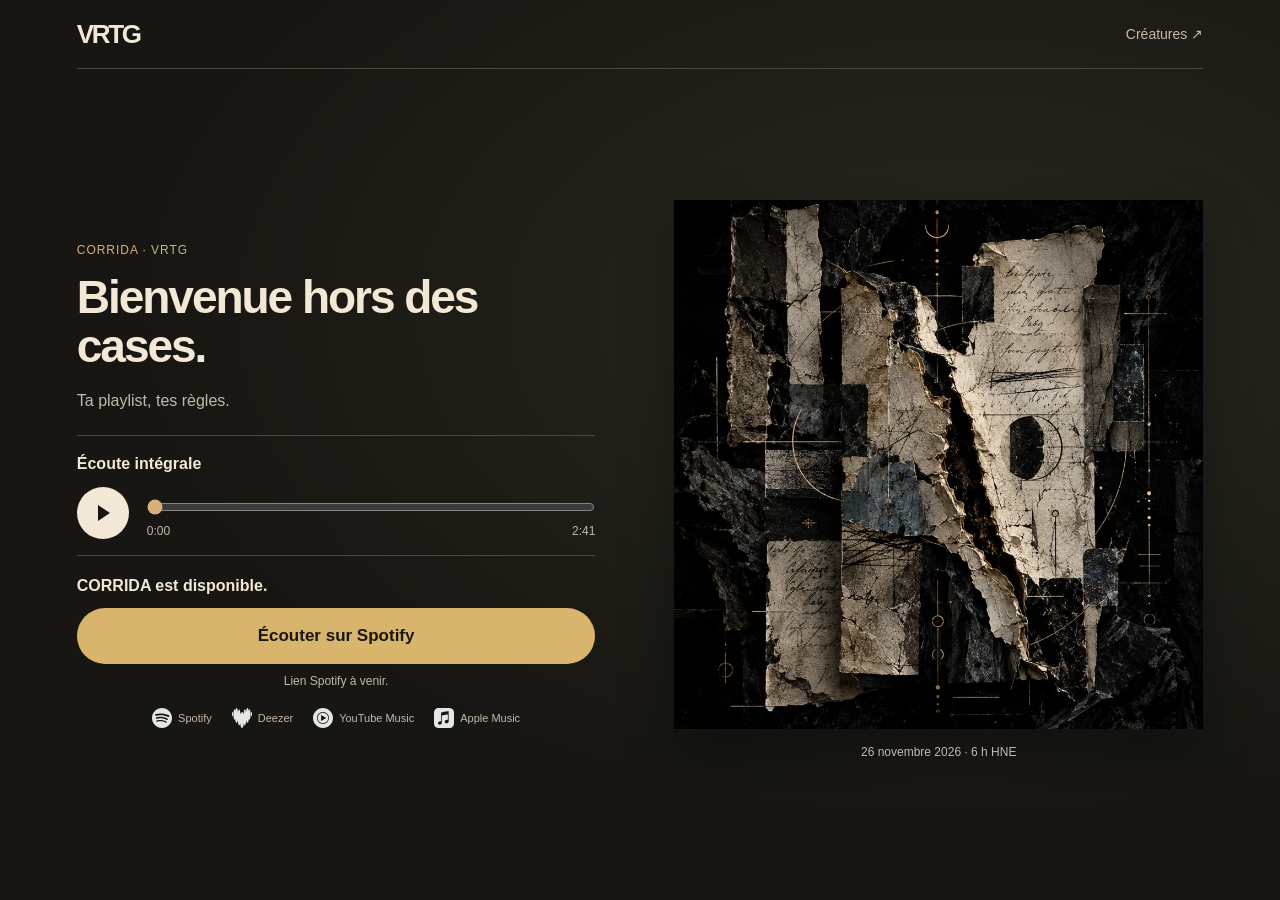
==== corrida/index.html @ 8333a155 "Raccourcir le texte d’introduction de CORRIDA" ====
<!doctype html>
<html lang="fr-CA">
<head>
  <meta charset="utf-8">
  <script>
    window.dataLayer = window.dataLayer || [];
    function gtag(){dataLayer.push(arguments);}
    gtag('js', new Date());
    window.dataLayer.push({'gtm.start': Date.now(), event: 'gtm.js'});
  </script>
  <script async src="https://www.googletagmanager.com/gtm.js?id=GTM-ML594L2H"></script>
  <meta name="viewport" content="width=device-width,initial-scale=1">
  <meta name="theme-color" content="#171612">
  <title>CORRIDA — Écoute en avant-première · VRTG</title>
  <meta name="description" content="Ta playlist, tes règles.">
  <link rel="canonical" href="https://www.vrtgmusic.ca/corrida">
  <meta property="og:type" content="music.song">
  <meta property="og:title" content="CORRIDA — VRTG">
  <meta property="og:description" content="Bienvenue hors des cases.">
  <meta property="og:url" content="https://www.vrtgmusic.ca/corrida">
  <meta property="og:image" content="https://www.vrtgmusic.ca/corrida/pochette-960.webp">
  <meta name="twitter:card" content="summary_large_image">
  <link rel="icon" href="/favicon.svg">
  <link rel="stylesheet" href="/corrida/page.css">
  <script type="module" src="/corrida/page.mjs"></script>
</head>
<body>
  <a class="skip" href="#main">Aller au contenu</a>
  <header><a class="brand" href="/" aria-label="VRTG, accueil">VRTG</a><a class="collection" href="/creatures">Créatures ↗</a></header>
  <main id="main" class="spread" aria-labelledby="title">
    <div class="intro">
      <p class="identity">CORRIDA · VRTG</p>
      <h1 id="title" class="campaign-title">Bienvenue hors des cases.</h1>
      <p class="hook campaign-copy">Ta playlist, tes règles.</p>
    </div>
    <div class="artwork"><figure><img src="/corrida/pochette-960.webp" srcset="/corrida/pochette-480.webp 480w, /corrida/pochette-960.webp 960w" sizes="(min-width: 800px) 42vw, 200px" width="960" height="960" fetchpriority="high" alt="Pochette de CORRIDA. Une déchirure traverse des bandes de manuscrit ancien sur fond noir, entre des cercles d’or."></figure>
      <p class="release-date"><time datetime="2026-11-26T06:00:00-05:00">26 novembre 2026 · 6 h HNE</time></p>
<div class="countdown" role="timer" aria-label="Temps avant la sortie de CORRIDA" hidden>
        <p>Sortie dans</p>
        <div class="countdown-values"><span><b data-days>00</b> jours</span><span><b data-hours>00</b> heures</span><span><b data-minutes>00</b> minutes</span></div>
      </div>
</div>
    <div class="actions">
      <section class="listening" aria-labelledby="listen-title">
        <h2 id="listen-title">Écoute CORRIDA en avant-première.</h2>
        <p id="audio-status" class="status" role="status"></p>
        <div class="player" hidden>
          <button class="play" type="button" aria-label="Écouter CORRIDA en intégralité" aria-describedby="audio-status"><span aria-hidden="true" class="play-icon"></span></button>
          <div class="timeline">
            <label class="sr-only" for="audio-progress">Position dans CORRIDA</label>
            <input id="audio-progress" type="range" min="0" max="100" step="0.1" value="0" disabled aria-valuetext="Durée en cours de chargement">
            <div class="times"><span id="elapsed">0:00</span><span id="duration">—:—</span></div>
          </div>
        </div>
        <div id="native-player"></div>
      </section>
      
      <div class="presave" id="presave">
        <p id="replay-invitation" class="invitation" role="status">Tu veux le retrouver dès le 26 novembre ?</p>
        <div id="action"><a class="cta" href="https://release.landr.com/059442004688" aria-describedby="presave-help">Pré-sauvegarder CORRIDA</a></div>
        <p id="presave-help" class="help">Gratuit · Choisis ta plateforme à l'étape suivante.</p>
        <ul id="platforms" class="platforms" aria-label="Plateformes musicales">
          <li data-platform="spotify"><img src="/corrida/logos/spotify.svg" alt="" width="24" height="24"><span>Spotify</span></li>
          <li data-platform="deezer"><img src="/corrida/logos/deezer.svg" alt="" width="24" height="24"><span>Deezer</span></li>
          <li data-platform="youtube-music"><img src="/corrida/logos/youtubemusic.svg" alt="" width="24" height="24"><span>YouTube Music</span></li>
          <li data-platform="apple-music"><img src="/corrida/logos/applemusic.svg" alt="" width="24" height="24"><span>Apple Music</span></li>
        </ul>
      </div>
    </div>
  </main>
</body>
</html>
---- corrida/page.css ----
:root {
  color-scheme: dark;
  --ink: #f3e8d5;
  --muted: #c5b8aa;
  --accent: #d8b46c;
  --line: #544338;
  --soft: #241e1a;
  --background: #171612;
}
* { box-sizing: border-box; }
[hidden] { display: none !important; }
body {
  margin: 0;
  min-height: 100svh;
  background: radial-gradient(ellipse at 75% 35%, #29271e, transparent 60%), var(--background);
  color: var(--ink);
  font: 16px/1.5 Arial, Helvetica, sans-serif;
  -webkit-font-smoothing: antialiased;
}
a { color: inherit; text-decoration: none; }
a:hover { text-decoration: underline; text-underline-offset: 5px; }
button, input { font: inherit; }
:focus-visible { outline: 3px solid var(--accent); outline-offset: 5px; }
header, main { width: min(88%, 1180px); margin-inline: auto; }
header { padding: 12px 0; border-bottom: 1px solid var(--line); }
.brand { display: inline-flex; align-items: center; min-height: 44px; font-size: 26px; font-weight: 900; letter-spacing: -.09em; }
.spread {
  display: grid;
  grid-template-columns: minmax(0, 1fr) minmax(0, 1.02fr);
  column-gap: 7%;
  padding-block: clamp(24px, 4vh, 42px);
  align-content: center;
  min-height: calc(100svh - 69px);
}
.intro { grid-column: 1; grid-row: 1; align-self: end; }
.identity { margin: 0 0 14px; color: #d8af7c; font-size: 12px; letter-spacing: .08em; text-transform: uppercase; }
.campaign-title { font-size: clamp(32px, min(3.6vw, 6.8vh), 50px); font-weight: 900; line-height: 1.06; letter-spacing: -.045em; margin: 0; }
.campaign-copy { font-size: 16px; line-height: 1.5; color: var(--muted); margin: 18px 0 22px; }
.artwork { grid-column: 2; grid-row: 1 / 3; align-self: center; margin: 0; width: 100%; max-width: 540px; }
.artwork img { display: block; width: 100%; height: auto; box-shadow: 0 22px 50px #0005; }
.actions { grid-column: 1; grid-row: 2; align-self: start; min-width: 0; }
.listening { padding: 16px 0; border-block: 1px solid var(--line); }
h2 { font-size: 16px; font-weight: 600; line-height: 1.45; margin: 0; }
.status { font-size: 13px; color: var(--muted); margin: 4px 0 0; }
.player { display: flex; align-items: center; gap: 18px; margin-top: 12px; }
.play { width: 52px; height: 52px; min-width: 52px; border: 0; border-radius: 50%; background: var(--ink); color: var(--background); display: grid; place-items: center; cursor: pointer; }
.play:hover { background: #fff6e8; }
.play-icon { width: 0; height: 0; border-style: solid; border-width: 8px 0 8px 12px; border-color: transparent transparent transparent currentColor; margin-left: 3px; }
.play.playing .play-icon { width: 14px; height: 17px; border: solid currentColor; border-width: 0 4px; margin: 0; }
.timeline { flex: 1; min-width: 0; }
input[type=range] { display: block; width: 100%; margin: 0; min-height: 36px; accent-color: #d8af7c; cursor: pointer; }
input:disabled { cursor: default; }
.times { display: flex; justify-content: space-between; font-size: 12px; line-height: 1; color: var(--muted); font-variant-numeric: tabular-nums; }
audio { width: 100%; margin-top: 16px; min-height: 54px; }
.presave { margin-top: 18px; }
.invitation { color: var(--ink); font-size: 16px; font-weight: 700; margin: 0 0 10px; }
.cta {
  width: 100%;
  display: flex;
  flex-direction: column;
  align-items: center;
  justify-content: center;
  min-height: 68px;
  padding: 12px 18px;
  border: 0;
  border-radius: 999px;
  background: var(--accent);
  color: #171612;
  font-size: 19px;
  font-weight: 800;
  text-align: center;
  line-height: 1.3;
  cursor: pointer;
}
.cta-subtitle { font-size: 14px; font-weight: 500; margin-top: 2px; }
a.cta:hover { background: #e8c681; text-decoration: none; }
.cta:disabled { cursor: default; }
.help { margin: 8px 0 0; color: var(--muted); font-size: 12px; text-align: center; }
.presave.highlight .cta { outline: 2px solid var(--ink); outline-offset: 4px; }
.platforms { list-style: none; padding: 0; margin: 18px 0 0; display: flex; justify-content: center; gap: 12px 20px; flex-wrap: wrap; }
.platforms li { display: flex; align-items: center; gap: 6px; color: var(--muted); font-size: 11px; white-space: nowrap; }
.platforms img { display: block; width: 20px; height: 20px; filter: invert(90%); }
.platform-status { color: var(--muted); text-align: center; font-size: 11px; margin: 8px 0 0; }
.skip { position: absolute; left: 1rem; top: -100px; background: var(--background); padding: 12px; z-index: 2; }
.skip:focus { top: 8px; }
.sr-only { position: absolute; width: 1px; height: 1px; padding: 0; margin: -1px; overflow: hidden; clip-path: inset(50%); white-space: nowrap; border: 0; }
@media(max-width: 799px) {
  header { padding: 10px 0; border: 0; }
  header, main { width: min(88%, 540px); }
  .spread { display: flex; flex-direction: column; min-height: 0; padding: 14px 0 36px; }
  .intro { align-self: stretch; }
  .campaign-title { font-size: clamp(30px, 8vw, 42px); }
  .artwork { width: clamp(140px, 43vw, 200px); align-self: center; margin-bottom: 24px; }
  .actions { width: 100%; }
  .platforms { gap: 12px 16px; }
}
@media(prefers-reduced-motion: no-preference) {
  a, button { transition: background .15s ease; }
}

header{display:flex;align-items:center;justify-content:space-between}
.collection{display:inline-flex;align-items:center;min-height:44px;font-size:14px;color:var(--muted)}
.artwork{max-width:min(540px,max(260px,calc(100svh - 225px)));justify-self:end}
.artwork figure{margin:0}
.release-date{text-align:center;color:var(--muted);font-size:12px;margin:14px 0 8px}
.countdown{text-align:center}
.countdown p{margin:0 0 5px;font-size:12px;color:var(--muted)}
.countdown-values{display:flex;justify-content:center;gap:18px;color:var(--muted);font-size:12px}
.countdown b{display:block;color:var(--accent);font-size:24px;font-weight:500;line-height:1.2;font-variant-numeric:tabular-nums}
.cta{font-size:17px;min-height:56px}
@media(max-width:799px){.artwork{width:clamp(180px,53vw,240px)}}
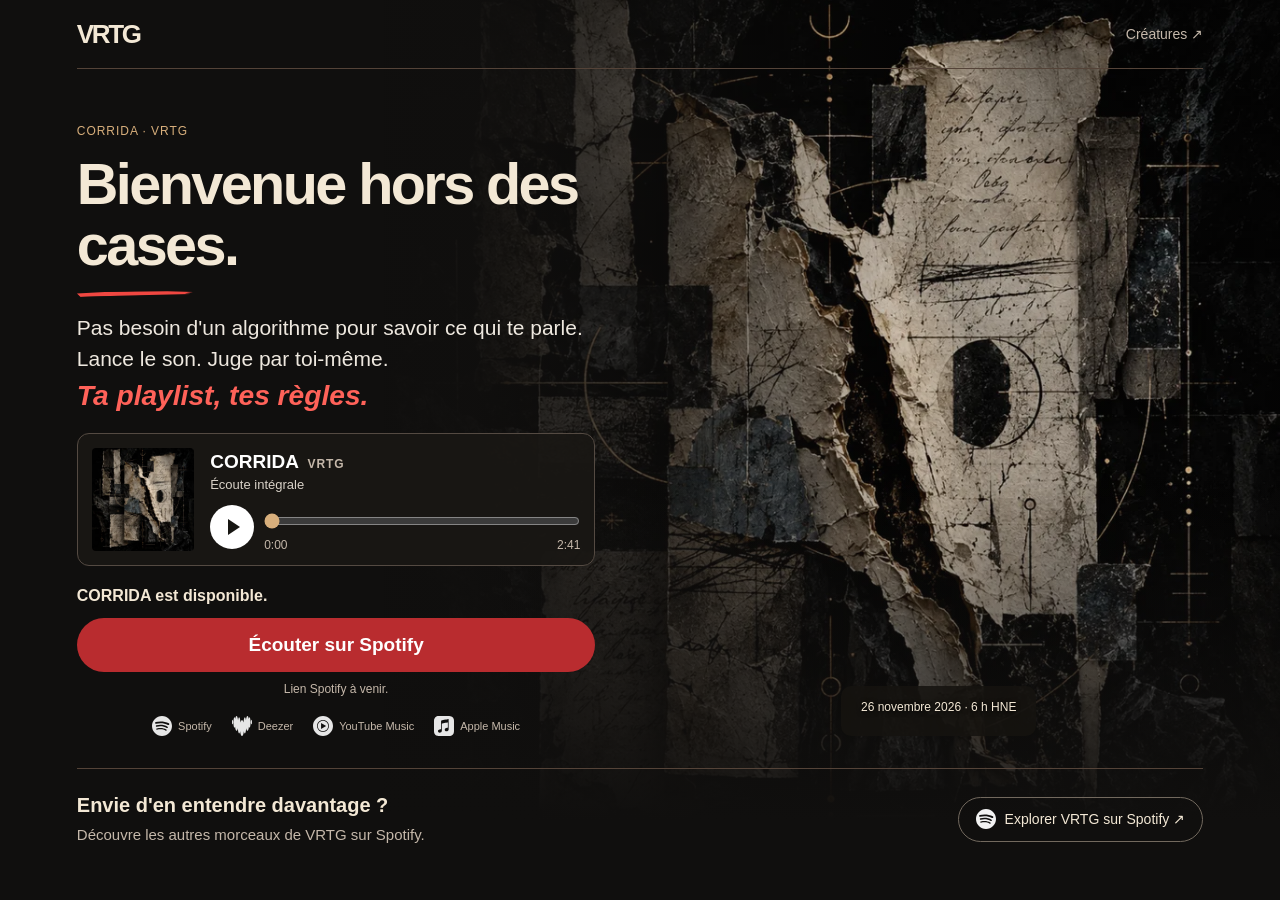
==== commit 95ca41bb: "Intégrer la pochette au lecteur CORRIDA et ajouter le profil Spotify de VRTG" ====
--- a/corrida/index.html
+++ b/corrida/index.html
@@ -10,7 +10,7 @@
   </script>
   <script async src="https://www.googletagmanager.com/gtm.js?id=GTM-ML594L2H"></script>
   <meta name="viewport" content="width=device-width,initial-scale=1">
-  <meta name="theme-color" content="#171612">
+  <meta name="theme-color" content="#100f0e">
   <title>CORRIDA — Écoute en avant-première · VRTG</title>
   <meta name="description" content="Ta playlist, tes règles.">
   <link rel="canonical" href="https://www.vrtgmusic.ca/corrida">
@@ -31,30 +31,35 @@
     <div class="intro">
       <p class="identity">CORRIDA · VRTG</p>
       <h1 id="title" class="campaign-title">Bienvenue hors des cases.</h1>
-      <p class="hook campaign-copy">Ta playlist, tes règles.</p>
+      <p class="campaign-copy">Pas besoin d'un algorithme pour savoir ce qui te parle. Lance le son. Juge par toi-même.</p>
+      <p class="signature">Ta playlist, tes règles.</p>
     </div>
-    <div class="artwork"><figure><img src="/corrida/pochette-960.webp" srcset="/corrida/pochette-480.webp 480w, /corrida/pochette-960.webp 960w" sizes="(min-width: 800px) 42vw, 200px" width="960" height="960" fetchpriority="high" alt="Pochette de CORRIDA. Une déchirure traverse des bandes de manuscrit ancien sur fond noir, entre des cercles d’or."></figure>
+    <div class="release-info">
       <p class="release-date"><time datetime="2026-11-26T06:00:00-05:00">26 novembre 2026 · 6 h HNE</time></p>
-<div class="countdown" role="timer" aria-label="Temps avant la sortie de CORRIDA" hidden>
+      <div class="countdown" role="timer" aria-label="Temps avant la sortie de CORRIDA" hidden>
         <p>Sortie dans</p>
         <div class="countdown-values"><span><b data-days>00</b> jours</span><span><b data-hours>00</b> heures</span><span><b data-minutes>00</b> minutes</span></div>
       </div>
-</div>
+    </div>
     <div class="actions">
       <section class="listening" aria-labelledby="listen-title">
-        <h2 id="listen-title">Écoute CORRIDA en avant-première.</h2>
-        <p id="audio-status" class="status" role="status"></p>
-        <div class="player" hidden>
-          <button class="play" type="button" aria-label="Écouter CORRIDA en intégralité" aria-describedby="audio-status"><span aria-hidden="true" class="play-icon"></span></button>
-          <div class="timeline">
-            <label class="sr-only" for="audio-progress">Position dans CORRIDA</label>
-            <input id="audio-progress" type="range" min="0" max="100" step="0.1" value="0" disabled aria-valuetext="Durée en cours de chargement">
-            <div class="times"><span id="elapsed">0:00</span><span id="duration">—:—</span></div>
+        <img class="record-cover" src="/corrida/pochette-480.webp" width="480" height="480" alt="Pochette de CORRIDA, collage de papier ancien déchiré sur fond noir.">
+        <div class="record-controls">
+          <p class="record-name">CORRIDA <span>VRTG</span></p>
+          <h2 id="listen-title">Avant-première intégrale · Sortie le 26&nbsp;novembre</h2>
+          <p id="audio-status" class="status" role="status"></p>
+          <div class="player" hidden>
+            <button class="play" type="button" aria-label="Écouter CORRIDA en intégralité" aria-describedby="audio-status"><span aria-hidden="true" class="play-icon"></span></button>
+            <div class="timeline">
+              <label class="sr-only" for="audio-progress">Position dans CORRIDA</label>
+              <input id="audio-progress" type="range" min="0" max="100" step="0.1" value="0" disabled aria-valuetext="Durée en cours de chargement">
+              <div class="times"><span id="elapsed">0:00</span><span id="duration">—:—</span></div>
+            </div>
           </div>
+          <div id="native-player"></div>
         </div>
-        <div id="native-player"></div>
       </section>
-      
+
       <div class="presave" id="presave">
         <p id="replay-invitation" class="invitation" role="status">Tu veux le retrouver dès le 26 novembre ?</p>
         <div id="action"><a class="cta" href="https://release.landr.com/059442004688" aria-describedby="presave-help">Pré-sauvegarder CORRIDA</a></div>
@@ -67,6 +72,11 @@
         </ul>
       </div>
     </div>
+    <section class="discovery" aria-labelledby="discover-title">
+      <div><h2 id="discover-title">Envie d'en entendre davantage ?</h2>
+        <p>Découvre les autres morceaux de VRTG sur Spotify.</p></div>
+      <a id="artist-link" href="https://open.spotify.com/artist/0gXlhXi90NJsTZRgpLvRyA" target="_blank" rel="noopener"><img src="/corrida/logos/spotify.svg" width="20" height="20" alt="">Explorer VRTG sur Spotify ↗</a>
+    </section>
   </main>
 </body>
 </html>
--- a/corrida/page.css
+++ b/corrida/page.css
@@ -12,7 +12,7 @@
 body {
   margin: 0;
   min-height: 100svh;
-  background: radial-gradient(ellipse at 75% 35%, #29271e, transparent 60%), var(--background);
+  background: #100f0e;
   color: var(--ink);
   font: 16px/1.5 Arial, Helvetica, sans-serif;
   -webkit-font-smoothing: antialiased;
@@ -34,16 +34,12 @@
 }
 .intro { grid-column: 1; grid-row: 1; align-self: end; }
 .identity { margin: 0 0 14px; color: #d8af7c; font-size: 12px; letter-spacing: .08em; text-transform: uppercase; }
-.campaign-title { font-size: clamp(32px, min(3.6vw, 6.8vh), 50px); font-weight: 900; line-height: 1.06; letter-spacing: -.045em; margin: 0; }
-.campaign-copy { font-size: 16px; line-height: 1.5; color: var(--muted); margin: 18px 0 22px; }
-.artwork { grid-column: 2; grid-row: 1 / 3; align-self: center; margin: 0; width: 100%; max-width: 540px; }
-.artwork img { display: block; width: 100%; height: auto; box-shadow: 0 22px 50px #0005; }
+.campaign-title { font-size: clamp(40px, 4.5vw, 66px); font-weight: 900; line-height: 1.06; letter-spacing: -.045em; margin: 0; }
 .actions { grid-column: 1; grid-row: 2; align-self: start; min-width: 0; }
-.listening { padding: 16px 0; border-block: 1px solid var(--line); }
 h2 { font-size: 16px; font-weight: 600; line-height: 1.45; margin: 0; }
 .status { font-size: 13px; color: var(--muted); margin: 4px 0 0; }
-.player { display: flex; align-items: center; gap: 18px; margin-top: 12px; }
-.play { width: 52px; height: 52px; min-width: 52px; border: 0; border-radius: 50%; background: var(--ink); color: var(--background); display: grid; place-items: center; cursor: pointer; }
+.player { display: flex; align-items: center; gap: 10px; margin-top: 8px; }
+.play { width: 44px; height: 44px; min-width: 44px; border: 0; border-radius: 50%; background: white; color: var(--background); display: grid; place-items: center; cursor: pointer; }
 .play:hover { background: #fff6e8; }
 .play-icon { width: 0; height: 0; border-style: solid; border-width: 8px 0 8px 12px; border-color: transparent transparent transparent currentColor; margin-left: 3px; }
 .play.playing .play-icon { width: 14px; height: 17px; border: solid currentColor; border-width: 0 4px; margin: 0; }
@@ -57,30 +53,28 @@
 .cta {
   width: 100%;
   display: flex;
-  flex-direction: column;
+  flex-direction: row;
+  gap: 12px;
   align-items: center;
   justify-content: center;
-  min-height: 68px;
+  min-height: 54px;
   padding: 12px 18px;
   border: 0;
   border-radius: 999px;
-  background: var(--accent);
-  color: #171612;
+  background: #b92c2f;
+  color: white;
   font-size: 19px;
   font-weight: 800;
   text-align: center;
   line-height: 1.3;
   cursor: pointer;
 }
-.cta-subtitle { font-size: 14px; font-weight: 500; margin-top: 2px; }
-a.cta:hover { background: #e8c681; text-decoration: none; }
 .cta:disabled { cursor: default; }
 .help { margin: 8px 0 0; color: var(--muted); font-size: 12px; text-align: center; }
 .presave.highlight .cta { outline: 2px solid var(--ink); outline-offset: 4px; }
 .platforms { list-style: none; padding: 0; margin: 18px 0 0; display: flex; justify-content: center; gap: 12px 20px; flex-wrap: wrap; }
 .platforms li { display: flex; align-items: center; gap: 6px; color: var(--muted); font-size: 11px; white-space: nowrap; }
 .platforms img { display: block; width: 20px; height: 20px; filter: invert(90%); }
-.platform-status { color: var(--muted); text-align: center; font-size: 11px; margin: 8px 0 0; }
 .skip { position: absolute; left: 1rem; top: -100px; background: var(--background); padding: 12px; z-index: 2; }
 .skip:focus { top: 8px; }
 .sr-only { position: absolute; width: 1px; height: 1px; padding: 0; margin: -1px; overflow: hidden; clip-path: inset(50%); white-space: nowrap; border: 0; }
@@ -89,8 +83,6 @@
   header, main { width: min(88%, 540px); }
   .spread { display: flex; flex-direction: column; min-height: 0; padding: 14px 0 36px; }
   .intro { align-self: stretch; }
-  .campaign-title { font-size: clamp(30px, 8vw, 42px); }
-  .artwork { width: clamp(140px, 43vw, 200px); align-self: center; margin-bottom: 24px; }
   .actions { width: 100%; }
   .platforms { gap: 12px 16px; }
 }
@@ -100,12 +92,56 @@
 
 header{display:flex;align-items:center;justify-content:space-between}
 .collection{display:inline-flex;align-items:center;min-height:44px;font-size:14px;color:var(--muted)}
-.artwork{max-width:min(540px,max(260px,calc(100svh - 225px)));justify-self:end}
-.artwork figure{margin:0}
 .release-date{text-align:center;color:var(--muted);font-size:12px;margin:14px 0 8px}
 .countdown{text-align:center}
 .countdown p{margin:0 0 5px;font-size:12px;color:var(--muted)}
 .countdown-values{display:flex;justify-content:center;gap:18px;color:var(--muted);font-size:12px}
 .countdown b{display:block;color:var(--accent);font-size:24px;font-weight:500;line-height:1.2;font-variant-numeric:tabular-nums}
-.cta{font-size:17px;min-height:56px}
-@media(max-width:799px){.artwork{width:clamp(180px,53vw,240px)}}
+
+/* Fade the original artwork into the page, with a darker field behind the copy. */
+body { position: relative; isolation: isolate; }
+body::before {
+  content: ""; position: absolute; z-index: -1; pointer-events: none;
+  inset: 0 0 auto; height: min(88vw, 820px);
+  background: linear-gradient(to top, #100f0e, transparent 42%),
+    linear-gradient(90deg, #100f0e 18%, rgba(16,15,14,.97) 37%, rgba(16,15,14,.18) 70%),
+    url("/corrida/pochette-960.webp") right 35% / 70% auto no-repeat;
+}
+.campaign-title::after {
+  content: ""; display: block; width: 116px; height: 5px; margin-top: 15px;
+  background: #f04741; transform: rotate(-1deg);
+  clip-path: polygon(0 32%, 24% 8%, 78% 18%, 100% 41%, 93% 64%, 98% 77%, 35% 88%, 3% 100%);
+}
+.campaign-copy { font-size: clamp(21px, 1.6vw, 24px); line-height: 1.45; color: #eee8df; margin: 17px 0 5px; }
+.signature { margin: 0 0 20px; color: #ff6259; font: italic 750 clamp(28px, 2.2vw, 32px)/1.2 Arial,sans-serif; }
+.release-info { grid-column: 2; grid-row: 1 / 3; align-self: end; justify-self: center; padding: 12px 20px; text-shadow: 0 1px 5px #000; background: #151310dd; border-radius: 10px; }
+.release-date { margin-top: 0; color: var(--ink); }
+.listening { display: grid; grid-template-columns: clamp(86px, 8vw, 118px) minmax(0,1fr); align-items: center; gap: 16px; padding: 14px; background: #191714ec; border: 1px solid #544a42; border-radius: 12px; }
+.record-cover { width: 100%; height: auto; display: block; border-radius: 4px; }
+.record-name { margin: 0; color: #fff; font-size: 19px; font-weight: 800; }
+.record-name span { margin-left: 4px; font-size: 12px; color: var(--muted); letter-spacing: .08em; }
+.listening h2 { color: #d9d2c8; font-size: 13px; font-weight: 500; }
+.status:empty { display: none; }
+.cta[href^="https://release.landr.com/"]::before { content: ""; flex: none; width: 17px; height: 17px; border-radius: 50%; border: 1.5px solid currentColor; background: linear-gradient(currentColor,currentColor) center/9px 1.5px no-repeat, linear-gradient(currentColor,currentColor) center/1.5px 9px no-repeat; }
+a.cta:hover { background: #cf383b; text-decoration: none; }
+.discovery { grid-column: 1 / -1; margin-top: 32px; padding-top: 22px; border-top: 1px solid var(--line); display: flex; align-items: center; justify-content: space-between; gap: 16px; }
+.discovery h2 { font-size: 20px; }
+.discovery p { color: var(--muted); font-size: 15px; margin: 4px 0 0; }
+.discovery a { display: inline-flex; align-items: center; gap: 9px; padding: 11px 17px; border: 1px solid #72695e; border-radius: 999px; font-size: 14px; }
+.discovery img { filter: invert(95%); }
+@media(max-width:799px) {
+  body::before { height: 370px; background: linear-gradient(to top, #100f0e, transparent 62%), linear-gradient(90deg, #100f0ef5 5%, #100f0eba 55%, #100f0e4d), url("/corrida/pochette-480.webp") right top / auto 370px no-repeat; }
+  .campaign-title { font-size: clamp(34px, 9vw, 46px); }
+  .campaign-copy { font-size: 19px; }
+  .signature { font-size: 25px; margin-bottom: 12px; }
+  .release-info { order: 2; align-self: center; margin-top: 16px; }
+  .listening { grid-template-columns: 72px minmax(0,1fr); padding: 12px; gap: 10px; }
+  .discovery { order: 3; flex-direction: column; align-items: flex-start; width: 100%; margin-top: 20px; }
+}
+@media (max-width: 430px) {
+  .platforms {
+    display: grid;
+    grid-template-columns: repeat(2, max-content);
+    gap: 8px 20px;
+  }
+}
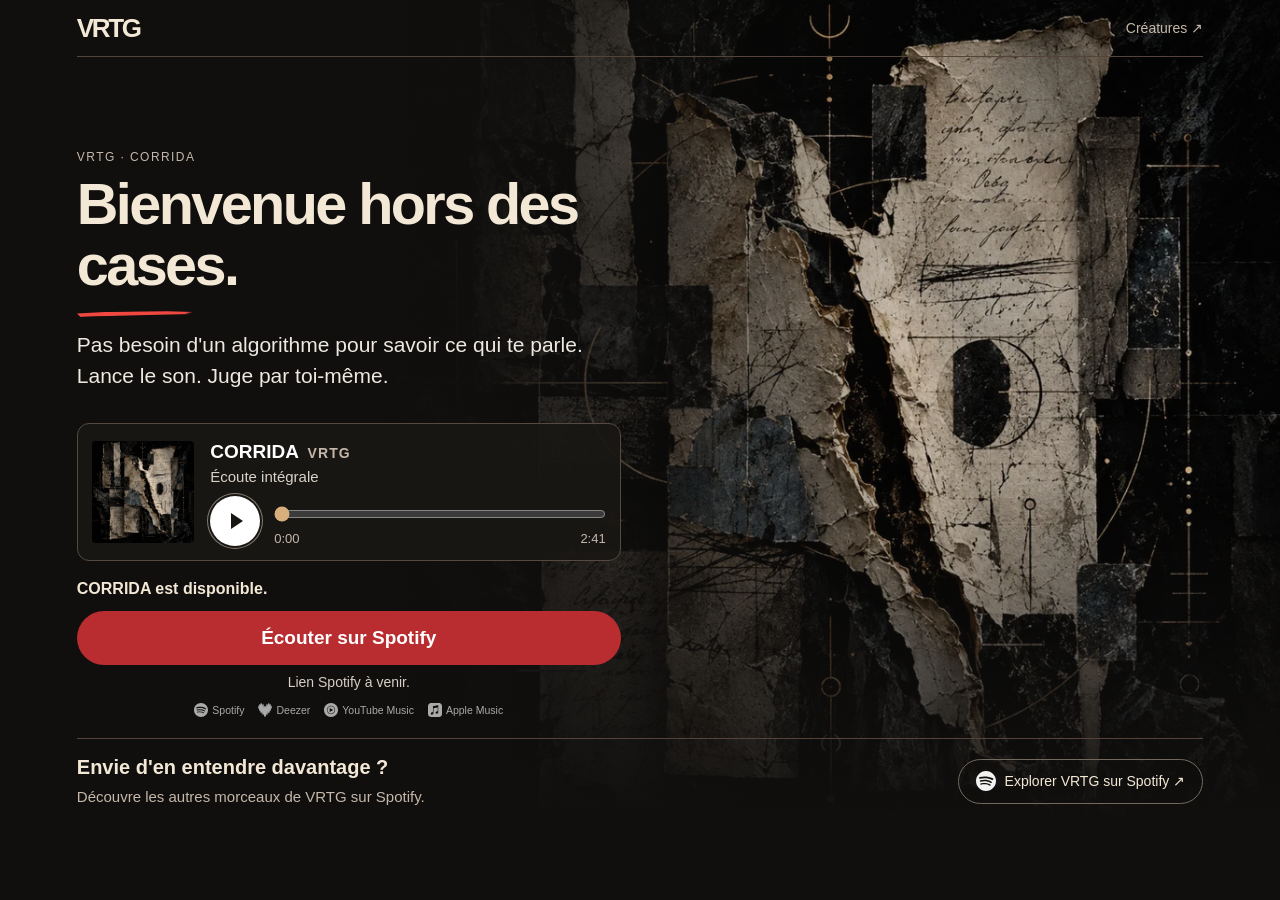
==== commit 5ca2ae78: "CORRIDA : donner la priorité au lecteur et rapprocher le compte à rebours de la pré-sauvegarde" ====
--- a/corrida/index.html
+++ b/corrida/index.html
@@ -12,7 +12,7 @@
   <meta name="viewport" content="width=device-width,initial-scale=1">
   <meta name="theme-color" content="#100f0e">
   <title>CORRIDA — Écoute en avant-première · VRTG</title>
-  <meta name="description" content="Ta playlist, tes règles.">
+  <meta name="description" content="Pas besoin d'un algorithme pour savoir ce qui te parle. Lance le son. Juge par toi-même.">
   <link rel="canonical" href="https://www.vrtgmusic.ca/corrida">
   <meta property="og:type" content="music.song">
   <meta property="og:title" content="CORRIDA — VRTG">
@@ -29,24 +29,16 @@
   <header><a class="brand" href="/" aria-label="VRTG, accueil">VRTG</a><a class="collection" href="/creatures">Créatures ↗</a></header>
   <main id="main" class="spread" aria-labelledby="title">
     <div class="intro">
-      <p class="identity">CORRIDA · VRTG</p>
+      <p class="identity">VRTG · AVANT-PREMIÈRE EXCLUSIVE</p>
       <h1 id="title" class="campaign-title">Bienvenue hors des cases.</h1>
       <p class="campaign-copy">Pas besoin d'un algorithme pour savoir ce qui te parle. Lance le son. Juge par toi-même.</p>
-      <p class="signature">Ta playlist, tes règles.</p>
-    </div>
-    <div class="release-info">
-      <p class="release-date"><time datetime="2026-11-26T06:00:00-05:00">26 novembre 2026 · 6 h HNE</time></p>
-      <div class="countdown" role="timer" aria-label="Temps avant la sortie de CORRIDA" hidden>
-        <p>Sortie dans</p>
-        <div class="countdown-values"><span><b data-days>00</b> jours</span><span><b data-hours>00</b> heures</span><span><b data-minutes>00</b> minutes</span></div>
-      </div>
     </div>
     <div class="actions">
       <section class="listening" aria-labelledby="listen-title">
         <img class="record-cover" src="/corrida/pochette-480.webp" width="480" height="480" alt="Pochette de CORRIDA, collage de papier ancien déchiré sur fond noir.">
         <div class="record-controls">
           <p class="record-name">CORRIDA <span>VRTG</span></p>
-          <h2 id="listen-title">Avant-première intégrale · Sortie le 26&nbsp;novembre</h2>
+          <h2 id="listen-title">Avant-première intégrale</h2>
           <p id="audio-status" class="status" role="status"></p>
           <div class="player" hidden>
             <button class="play" type="button" aria-label="Écouter CORRIDA en intégralité" aria-describedby="audio-status"><span aria-hidden="true" class="play-icon"></span></button>
@@ -61,9 +53,15 @@
       </section>
 
       <div class="presave" id="presave">
-        <p id="replay-invitation" class="invitation" role="status">Tu veux le retrouver dès le 26 novembre ?</p>
+        <p id="replay-invitation" class="invitation" role="status"></p>
+        <div class="countdown" role="timer" aria-label="Temps avant la sortie de CORRIDA" hidden>
+          <span>Sortie dans</span>
+          <span><b data-days>00</b> <abbr title="jours">j</abbr></span>
+          <span><b data-hours>00</b> <abbr title="heures">h</abbr></span>
+          <span><b data-minutes>00</b> <abbr title="minutes">min</abbr></span>
+        </div>
         <div id="action"><a class="cta" href="https://release.landr.com/059442004688" aria-describedby="presave-help">Pré-sauvegarder CORRIDA</a></div>
-        <p id="presave-help" class="help">Gratuit · Choisis ta plateforme à l'étape suivante.</p>
+        <p id="presave-help" class="help">Ajouté automatiquement dans ta bibliothèque le <time datetime="2026-11-26T06:00:00-05:00" title="26 novembre 2026 à 6 h HNE">26 nov.</time> · Gratuit · Choisis ta plateforme à l'étape suivante.</p>
         <ul id="platforms" class="platforms" aria-label="Plateformes musicales">
           <li data-platform="spotify"><img src="/corrida/logos/spotify.svg" alt="" width="24" height="24"><span>Spotify</span></li>
           <li data-platform="deezer"><img src="/corrida/logos/deezer.svg" alt="" width="24" height="24"><span>Deezer</span></li>
--- a/corrida/page.css
+++ b/corrida/page.css
@@ -22,34 +22,35 @@
 button, input { font: inherit; }
 :focus-visible { outline: 3px solid var(--accent); outline-offset: 5px; }
 header, main { width: min(88%, 1180px); margin-inline: auto; }
-header { padding: 12px 0; border-bottom: 1px solid var(--line); }
+header { padding: 6px 0; border-bottom: 1px solid var(--line); }
 .brand { display: inline-flex; align-items: center; min-height: 44px; font-size: 26px; font-weight: 900; letter-spacing: -.09em; }
 .spread {
   display: grid;
-  grid-template-columns: minmax(0, 1fr) minmax(0, 1.02fr);
+  grid-template-columns: minmax(0, 1.08fr) minmax(0, 1fr);
   column-gap: 7%;
-  padding-block: clamp(24px, 4vh, 42px);
+  padding-block: clamp(12px, 1.7vh, 28px);
   align-content: center;
-  min-height: calc(100svh - 69px);
+  min-height: calc(100svh - 57px);
 }
 .intro { grid-column: 1; grid-row: 1; align-self: end; }
-.identity { margin: 0 0 14px; color: #d8af7c; font-size: 12px; letter-spacing: .08em; text-transform: uppercase; }
+.identity { margin: 0 0 8px; color: var(--muted); font-size: 12px; letter-spacing: .12em; }
 .campaign-title { font-size: clamp(40px, 4.5vw, 66px); font-weight: 900; line-height: 1.06; letter-spacing: -.045em; margin: 0; }
 .actions { grid-column: 1; grid-row: 2; align-self: start; min-width: 0; }
 h2 { font-size: 16px; font-weight: 600; line-height: 1.45; margin: 0; }
-.status { font-size: 13px; color: var(--muted); margin: 4px 0 0; }
-.player { display: flex; align-items: center; gap: 10px; margin-top: 8px; }
-.play { width: 44px; height: 44px; min-width: 44px; border: 0; border-radius: 50%; background: white; color: var(--background); display: grid; place-items: center; cursor: pointer; }
+.status { font-size: 14px; color: var(--muted); margin: 4px 0 0; }
+.player { display: flex; align-items: center; gap: 14px; margin-top: 8px; }
+.play { flex: none; width: 50px; height: 50px; border: 0; border-radius: 50%; background: white; color: var(--background); display: grid; place-items: center; cursor: pointer; box-shadow: 0 0 0 2px #191714, 0 0 0 3px #827a6e; }
 .play:hover { background: #fff6e8; }
 .play-icon { width: 0; height: 0; border-style: solid; border-width: 8px 0 8px 12px; border-color: transparent transparent transparent currentColor; margin-left: 3px; }
 .play.playing .play-icon { width: 14px; height: 17px; border: solid currentColor; border-width: 0 4px; margin: 0; }
 .timeline { flex: 1; min-width: 0; }
 input[type=range] { display: block; width: 100%; margin: 0; min-height: 36px; accent-color: #d8af7c; cursor: pointer; }
 input:disabled { cursor: default; }
-.times { display: flex; justify-content: space-between; font-size: 12px; line-height: 1; color: var(--muted); font-variant-numeric: tabular-nums; }
+.times { display: flex; justify-content: space-between; font-size: 13px; line-height: 1; color: var(--muted); font-variant-numeric: tabular-nums; }
 audio { width: 100%; margin-top: 16px; min-height: 54px; }
-.presave { margin-top: 18px; }
+.presave { margin-top: 16px; }
 .invitation { color: var(--ink); font-size: 16px; font-weight: 700; margin: 0 0 10px; }
+.invitation:empty { margin: 0; }
 .cta {
   width: 100%;
   display: flex;
@@ -70,21 +71,22 @@
   cursor: pointer;
 }
 .cta:disabled { cursor: default; }
-.help { margin: 8px 0 0; color: var(--muted); font-size: 12px; text-align: center; }
+.help { margin: 8px 0 0; color: #d7cec3; font-size: 14px; line-height: 1.4; text-align: center; text-wrap: pretty; }
+.help time { white-space: nowrap; }
 .presave.highlight .cta { outline: 2px solid var(--ink); outline-offset: 4px; }
-.platforms { list-style: none; padding: 0; margin: 18px 0 0; display: flex; justify-content: center; gap: 12px 20px; flex-wrap: wrap; }
-.platforms li { display: flex; align-items: center; gap: 6px; color: var(--muted); font-size: 11px; white-space: nowrap; }
-.platforms img { display: block; width: 20px; height: 20px; filter: invert(90%); }
+.platforms { list-style: none; padding: 0; margin: 10px 0 0; display: flex; justify-content: center; gap: 6px 14px; flex-wrap: wrap; }
+.platforms li { display: flex; align-items: center; gap: 4px; color: #d7d7d7; opacity: .77; font-size: .65625rem; white-space: nowrap; }
+.platforms img { display: block; width: 14px; height: 14px; filter: grayscale(1) invert(85%); }
 .skip { position: absolute; left: 1rem; top: -100px; background: var(--background); padding: 12px; z-index: 2; }
 .skip:focus { top: 8px; }
 .sr-only { position: absolute; width: 1px; height: 1px; padding: 0; margin: -1px; overflow: hidden; clip-path: inset(50%); white-space: nowrap; border: 0; }
 @media(max-width: 799px) {
-  header { padding: 10px 0; border: 0; }
-  header, main { width: min(88%, 540px); }
-  .spread { display: flex; flex-direction: column; min-height: 0; padding: 14px 0 36px; }
+  header { padding: 4px 0; border: 0; }
+  header, main { width: min(90%, 540px); }
+  .spread { display: flex; flex-direction: column; min-height: 0; padding: 12px 0 16px; }
   .intro { align-self: stretch; }
   .actions { width: 100%; }
-  .platforms { gap: 12px 16px; }
+  .platforms { column-gap: 10px; }
 }
 @media(prefers-reduced-motion: no-preference) {
   a, button { transition: background .15s ease; }
@@ -92,17 +94,15 @@
 
 header{display:flex;align-items:center;justify-content:space-between}
 .collection{display:inline-flex;align-items:center;min-height:44px;font-size:14px;color:var(--muted)}
-.release-date{text-align:center;color:var(--muted);font-size:12px;margin:14px 0 8px}
-.countdown{text-align:center}
-.countdown p{margin:0 0 5px;font-size:12px;color:var(--muted)}
-.countdown-values{display:flex;justify-content:center;gap:18px;color:var(--muted);font-size:12px}
-.countdown b{display:block;color:var(--accent);font-size:24px;font-weight:500;line-height:1.2;font-variant-numeric:tabular-nums}
+.countdown { display: flex; align-items: baseline; flex-wrap: wrap; gap: 4px 9px; margin-bottom: 8px; color: var(--muted); font-size: 14px; }
+.countdown b { color: var(--ink); font-weight: 700; font-variant-numeric: tabular-nums; }
+.countdown abbr { text-decoration: none; }
 
 /* Fade the original artwork into the page, with a darker field behind the copy. */
 body { position: relative; isolation: isolate; }
 body::before {
   content: ""; position: absolute; z-index: -1; pointer-events: none;
-  inset: 0 0 auto; height: min(88vw, 820px);
+  inset: 0 0 auto; height: min(100%, 88vw, 820px);
   background: linear-gradient(to top, #100f0e, transparent 42%),
     linear-gradient(90deg, #100f0e 18%, rgba(16,15,14,.97) 37%, rgba(16,15,14,.18) 70%),
     url("/corrida/pochette-960.webp") right 35% / 70% auto no-repeat;
@@ -112,19 +112,16 @@
   background: #f04741; transform: rotate(-1deg);
   clip-path: polygon(0 32%, 24% 8%, 78% 18%, 100% 41%, 93% 64%, 98% 77%, 35% 88%, 3% 100%);
 }
-.campaign-copy { font-size: clamp(21px, 1.6vw, 24px); line-height: 1.45; color: #eee8df; margin: 17px 0 5px; }
-.signature { margin: 0 0 20px; color: #ff6259; font: italic 750 clamp(28px, 2.2vw, 32px)/1.2 Arial,sans-serif; }
-.release-info { grid-column: 2; grid-row: 1 / 3; align-self: end; justify-self: center; padding: 12px 20px; text-shadow: 0 1px 5px #000; background: #151310dd; border-radius: 10px; }
-.release-date { margin-top: 0; color: var(--ink); }
+.campaign-copy { font-size: clamp(21px, 1.6vw, 24px); line-height: 1.45; color: #eee8df; margin: 14px 0 clamp(22px, 3.5vh, 32px); }
 .listening { display: grid; grid-template-columns: clamp(86px, 8vw, 118px) minmax(0,1fr); align-items: center; gap: 16px; padding: 14px; background: #191714ec; border: 1px solid #544a42; border-radius: 12px; }
 .record-cover { width: 100%; height: auto; display: block; border-radius: 4px; }
 .record-name { margin: 0; color: #fff; font-size: 19px; font-weight: 800; }
-.record-name span { margin-left: 4px; font-size: 12px; color: var(--muted); letter-spacing: .08em; }
-.listening h2 { color: #d9d2c8; font-size: 13px; font-weight: 500; }
+.record-name span { margin-left: 4px; font-size: 14px; color: var(--muted); letter-spacing: .08em; }
+.listening h2 { color: #d9d2c8; font-size: 15px; font-weight: 500; }
 .status:empty { display: none; }
 .cta[href^="https://release.landr.com/"]::before { content: ""; flex: none; width: 17px; height: 17px; border-radius: 50%; border: 1.5px solid currentColor; background: linear-gradient(currentColor,currentColor) center/9px 1.5px no-repeat, linear-gradient(currentColor,currentColor) center/1.5px 9px no-repeat; }
 a.cta:hover { background: #cf383b; text-decoration: none; }
-.discovery { grid-column: 1 / -1; margin-top: 32px; padding-top: 22px; border-top: 1px solid var(--line); display: flex; align-items: center; justify-content: space-between; gap: 16px; }
+.discovery { grid-column: 1 / -1; margin-top: 20px; padding-top: 14px; border-top: 1px solid var(--line); display: flex; align-items: center; justify-content: space-between; gap: 16px; }
 .discovery h2 { font-size: 20px; }
 .discovery p { color: var(--muted); font-size: 15px; margin: 4px 0 0; }
 .discovery a { display: inline-flex; align-items: center; gap: 9px; padding: 11px 17px; border: 1px solid #72695e; border-radius: 999px; font-size: 14px; }
@@ -133,15 +130,51 @@
   body::before { height: 370px; background: linear-gradient(to top, #100f0e, transparent 62%), linear-gradient(90deg, #100f0ef5 5%, #100f0eba 55%, #100f0e4d), url("/corrida/pochette-480.webp") right top / auto 370px no-repeat; }
   .campaign-title { font-size: clamp(34px, 9vw, 46px); }
   .campaign-copy { font-size: 19px; }
-  .signature { font-size: 25px; margin-bottom: 12px; }
-  .release-info { order: 2; align-self: center; margin-top: 16px; }
   .listening { grid-template-columns: 72px minmax(0,1fr); padding: 12px; gap: 10px; }
-  .discovery { order: 3; flex-direction: column; align-items: flex-start; width: 100%; margin-top: 20px; }
+  .discovery { flex-direction: column; align-items: flex-start; gap: 8px; width: 100%; margin-top: 16px; }
 }
-@media (max-width: 430px) {
-  .platforms {
-    display: grid;
-    grid-template-columns: repeat(2, max-content);
-    gap: 8px 20px;
-  }
+@media (min-width: 800px) and (max-height: 740px),
+       (min-width: 800px) and (max-width: 1100px) and (max-height: 800px) {
+  .spread { grid-template-columns: minmax(0, 1.2fr) minmax(0, 1fr); padding-block: 8px; }
+  .campaign-title { font-size: clamp(36px, 3.6vw, 52px); }
+  .campaign-title::after { margin-top: 10px; }
+  .campaign-copy { font-size: 21px; margin: 10px 0 22px; }
+  .listening { grid-template-columns: 82px minmax(0, 1fr); padding: 10px 14px; }
+  .discovery { margin-top: 14px; padding-top: 10px; }
 }
+@media (max-width: 799px) and (max-height: 800px) {
+  header { padding-block: 0; }
+  .spread { padding-block: 4px 8px; }
+  .identity { margin-bottom: 5px; }
+  .campaign-title { font-size: clamp(30px, 8.4vw, 38px); }
+  .campaign-title::after { height: 4px; margin-top: 8px; }
+  .campaign-copy { margin: 10px 0 20px; font-size: 18px; line-height: 1.35; }
+  .listening { padding: 10px; grid-template-columns: 56px minmax(0, 1fr); }
+  .record-controls { display: grid; grid-template-columns: minmax(0, 1fr) auto; gap: 0 8px; align-items: center; }
+  .record-name { font-size: 17px; line-height: 1.2; }
+  .listening h2 { grid-column: 1; font-size: 14px; line-height: 1.25; }
+  .player { display: contents; }
+  .play { grid-column: 2; grid-row: 1 / 3; }
+  .timeline, .status { grid-column: 1 / -1; }
+  .timeline input { min-height: 28px; }
+  .presave { margin-top: 12px; }
+  .countdown { margin-bottom: 5px; }
+  .cta { min-height: 48px; padding: 10px 12px; font-size: 17px; gap: 8px; }
+  .platforms { gap: 4px 7px; margin-top: 6px; }
+  .discovery { margin-top: 12px; padding-top: 8px; gap: 4px; }
+  .discovery h2 { font-size: 16px; }
+  .discovery p { margin: 0; font-size: 14px; }
+}
+@media (max-width: 799px) and (max-height: 660px) {
+  header, main { width: min(94%, 540px); }
+  .spread { padding-block: 0; }
+  .identity { margin-bottom: 2px; font-size: 11px; }
+  .campaign-copy { margin-block: 7px 16px; }
+  .listening { padding: 8px; grid-template-columns: 48px minmax(0, 1fr); gap: 8px; }
+  .presave { margin-top: 8px; }
+  .countdown { margin-bottom: 3px; }
+  .cta { min-height: 44px; }
+  .help { margin-top: 5px; }
+  .discovery { padding-top: 5px; margin-top: 8px; }
+  .discovery > div { position: absolute; width: 1px; height: 1px; overflow: hidden; clip-path: inset(50%); }
+}
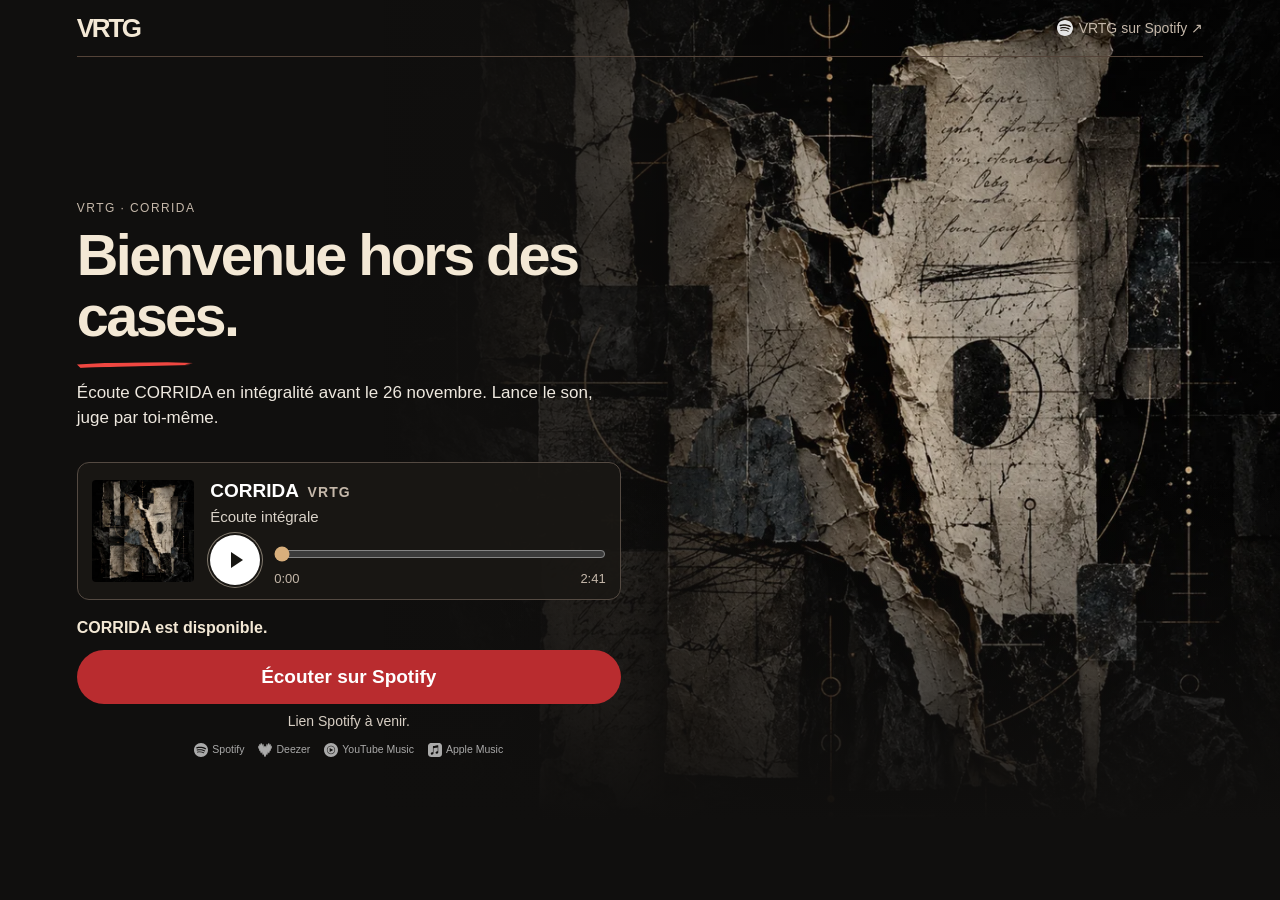
==== commit 71a5a4e8: "CORRIDA : alléger le sous-texte et déplacer Spotify dans l’en-tête" ====
--- a/corrida/index.html
+++ b/corrida/index.html
@@ -26,12 +26,12 @@
 </head>
 <body>
   <a class="skip" href="#main">Aller au contenu</a>
-  <header><a class="brand" href="/" aria-label="VRTG, accueil">VRTG</a><a class="collection" href="/creatures">Créatures ↗</a></header>
+  <header><a class="brand" href="/" aria-label="VRTG, accueil">VRTG</a><a id="artist-link" class="collection" href="https://open.spotify.com/artist/0gXlhXi90NJsTZRgpLvRyA" target="_blank" rel="noopener"><img src="/corrida/logos/spotify.svg" width="16" height="16" alt="">VRTG sur Spotify ↗</a></header>
   <main id="main" class="spread" aria-labelledby="title">
     <div class="intro">
       <p class="identity">VRTG · AVANT-PREMIÈRE EXCLUSIVE</p>
       <h1 id="title" class="campaign-title">Bienvenue hors des cases.</h1>
-      <p class="campaign-copy">Pas besoin d'un algorithme pour savoir ce qui te parle. Lance le son. Juge par toi-même.</p>
+      <p class="campaign-copy">Écoute CORRIDA en intégralité avant le 26 novembre. Lance le son, juge par toi-même.</p>
     </div>
     <div class="actions">
       <section class="listening" aria-labelledby="listen-title">
@@ -70,11 +70,6 @@
         </ul>
       </div>
     </div>
-    <section class="discovery" aria-labelledby="discover-title">
-      <div><h2 id="discover-title">Envie d'en entendre davantage ?</h2>
-        <p>Découvre les autres morceaux de VRTG sur Spotify.</p></div>
-      <a id="artist-link" href="https://open.spotify.com/artist/0gXlhXi90NJsTZRgpLvRyA" target="_blank" rel="noopener"><img src="/corrida/logos/spotify.svg" width="20" height="20" alt="">Explorer VRTG sur Spotify ↗</a>
-    </section>
   </main>
 </body>
 </html>
--- a/corrida/page.css
+++ b/corrida/page.css
@@ -93,7 +93,8 @@
 }
 
 header{display:flex;align-items:center;justify-content:space-between}
-.collection{display:inline-flex;align-items:center;min-height:44px;font-size:14px;color:var(--muted)}
+.collection img { filter: invert(90%); }
+.collection{display:inline-flex;gap:6px;align-items:center;min-height:44px;font-size:14px;color:var(--muted)}
 .countdown { display: flex; align-items: baseline; flex-wrap: wrap; gap: 4px 9px; margin-bottom: 8px; color: var(--muted); font-size: 14px; }
 .countdown b { color: var(--ink); font-weight: 700; font-variant-numeric: tabular-nums; }
 .countdown abbr { text-decoration: none; }
@@ -112,7 +113,7 @@
   background: #f04741; transform: rotate(-1deg);
   clip-path: polygon(0 32%, 24% 8%, 78% 18%, 100% 41%, 93% 64%, 98% 77%, 35% 88%, 3% 100%);
 }
-.campaign-copy { font-size: clamp(21px, 1.6vw, 24px); line-height: 1.45; color: #eee8df; margin: 14px 0 clamp(22px, 3.5vh, 32px); }
+.campaign-copy { font-size: clamp(17px, 1.3vw, 19px); line-height: 1.45; color: #eee8df; margin: 14px 0 clamp(22px, 3.5vh, 32px); }
 .listening { display: grid; grid-template-columns: clamp(86px, 8vw, 118px) minmax(0,1fr); align-items: center; gap: 16px; padding: 14px; background: #191714ec; border: 1px solid #544a42; border-radius: 12px; }
 .record-cover { width: 100%; height: auto; display: block; border-radius: 4px; }
 .record-name { margin: 0; color: #fff; font-size: 19px; font-weight: 800; }
@@ -121,26 +122,19 @@
 .status:empty { display: none; }
 .cta[href^="https://release.landr.com/"]::before { content: ""; flex: none; width: 17px; height: 17px; border-radius: 50%; border: 1.5px solid currentColor; background: linear-gradient(currentColor,currentColor) center/9px 1.5px no-repeat, linear-gradient(currentColor,currentColor) center/1.5px 9px no-repeat; }
 a.cta:hover { background: #cf383b; text-decoration: none; }
-.discovery { grid-column: 1 / -1; margin-top: 20px; padding-top: 14px; border-top: 1px solid var(--line); display: flex; align-items: center; justify-content: space-between; gap: 16px; }
-.discovery h2 { font-size: 20px; }
-.discovery p { color: var(--muted); font-size: 15px; margin: 4px 0 0; }
-.discovery a { display: inline-flex; align-items: center; gap: 9px; padding: 11px 17px; border: 1px solid #72695e; border-radius: 999px; font-size: 14px; }
-.discovery img { filter: invert(95%); }
 @media(max-width:799px) {
   body::before { height: 370px; background: linear-gradient(to top, #100f0e, transparent 62%), linear-gradient(90deg, #100f0ef5 5%, #100f0eba 55%, #100f0e4d), url("/corrida/pochette-480.webp") right top / auto 370px no-repeat; }
   .campaign-title { font-size: clamp(34px, 9vw, 46px); }
-  .campaign-copy { font-size: 19px; }
+  .campaign-copy { font-size: 16px; }
   .listening { grid-template-columns: 72px minmax(0,1fr); padding: 12px; gap: 10px; }
-  .discovery { flex-direction: column; align-items: flex-start; gap: 8px; width: 100%; margin-top: 16px; }
 }
 @media (min-width: 800px) and (max-height: 740px),
        (min-width: 800px) and (max-width: 1100px) and (max-height: 800px) {
   .spread { grid-template-columns: minmax(0, 1.2fr) minmax(0, 1fr); padding-block: 8px; }
   .campaign-title { font-size: clamp(36px, 3.6vw, 52px); }
   .campaign-title::after { margin-top: 10px; }
-  .campaign-copy { font-size: 21px; margin: 10px 0 22px; }
+  .campaign-copy { font-size: 17px; margin: 10px 0 22px; }
   .listening { grid-template-columns: 82px minmax(0, 1fr); padding: 10px 14px; }
-  .discovery { margin-top: 14px; padding-top: 10px; }
 }
 @media (max-width: 799px) and (max-height: 800px) {
   header { padding-block: 0; }
@@ -148,7 +142,7 @@
   .identity { margin-bottom: 5px; }
   .campaign-title { font-size: clamp(30px, 8.4vw, 38px); }
   .campaign-title::after { height: 4px; margin-top: 8px; }
-  .campaign-copy { margin: 10px 0 20px; font-size: 18px; line-height: 1.35; }
+  .campaign-copy { margin: 10px 0 20px; font-size: 16px; line-height: 1.35; }
   .listening { padding: 10px; grid-template-columns: 56px minmax(0, 1fr); }
   .record-controls { display: grid; grid-template-columns: minmax(0, 1fr) auto; gap: 0 8px; align-items: center; }
   .record-name { font-size: 17px; line-height: 1.2; }
@@ -161,9 +155,6 @@
   .countdown { margin-bottom: 5px; }
   .cta { min-height: 48px; padding: 10px 12px; font-size: 17px; gap: 8px; }
   .platforms { gap: 4px 7px; margin-top: 6px; }
-  .discovery { margin-top: 12px; padding-top: 8px; gap: 4px; }
-  .discovery h2 { font-size: 16px; }
-  .discovery p { margin: 0; font-size: 14px; }
 }
 @media (max-width: 799px) and (max-height: 660px) {
   header, main { width: min(94%, 540px); }
@@ -175,6 +166,4 @@
   .countdown { margin-bottom: 3px; }
   .cta { min-height: 44px; }
   .help { margin-top: 5px; }
-  .discovery { padding-top: 5px; margin-top: 8px; }
-  .discovery > div { position: absolute; width: 1px; height: 1px; overflow: hidden; clip-path: inset(50%); }
 }
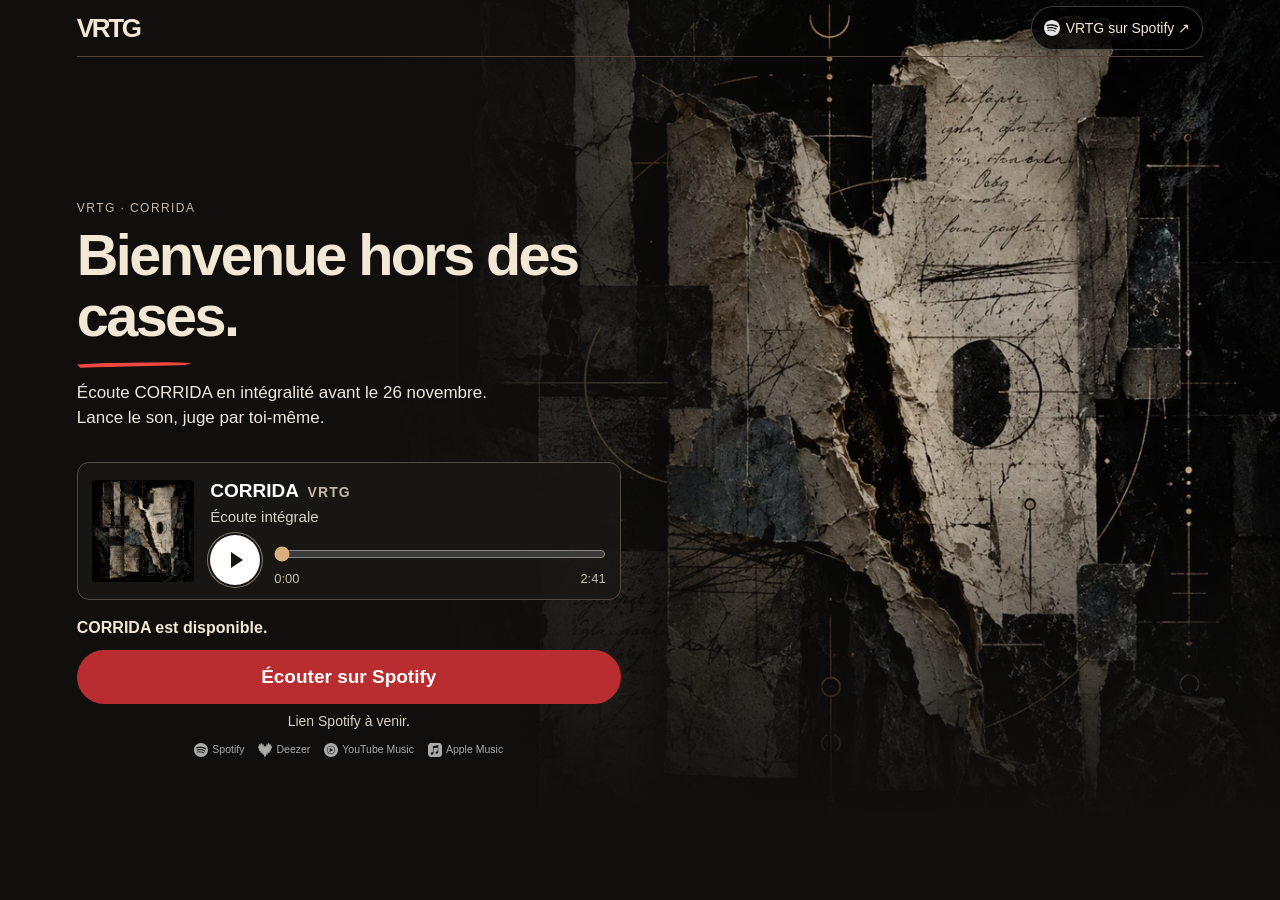
==== commit 4bde5ad3: "Affiner le contraste du lien Spotify et les textes de CORRIDA" ====
--- a/corrida/index.html
+++ b/corrida/index.html
@@ -29,9 +29,9 @@
   <header><a class="brand" href="/" aria-label="VRTG, accueil">VRTG</a><a id="artist-link" class="collection" href="https://open.spotify.com/artist/0gXlhXi90NJsTZRgpLvRyA" target="_blank" rel="noopener"><img src="/corrida/logos/spotify.svg" width="16" height="16" alt="">VRTG sur Spotify ↗</a></header>
   <main id="main" class="spread" aria-labelledby="title">
     <div class="intro">
-      <p class="identity">VRTG · AVANT-PREMIÈRE EXCLUSIVE</p>
+      <p class="identity">AVANT-PREMIÈRE EXCLUSIVE</p>
       <h1 id="title" class="campaign-title">Bienvenue hors des cases.</h1>
-      <p class="campaign-copy">Écoute CORRIDA en intégralité avant le 26 novembre. Lance le son, juge par toi-même.</p>
+      <p class="campaign-copy">Écoute CORRIDA en intégralité avant le 26 novembre.<br> Lance le son, juge par toi-même.</p>
     </div>
     <div class="actions">
       <section class="listening" aria-labelledby="listen-title">
@@ -61,7 +61,7 @@
           <span><b data-minutes>00</b> <abbr title="minutes">min</abbr></span>
         </div>
         <div id="action"><a class="cta" href="https://release.landr.com/059442004688" aria-describedby="presave-help">Pré-sauvegarder CORRIDA</a></div>
-        <p id="presave-help" class="help">Ajouté automatiquement dans ta bibliothèque le <time datetime="2026-11-26T06:00:00-05:00" title="26 novembre 2026 à 6 h HNE">26 nov.</time> · Gratuit · Choisis ta plateforme à l'étape suivante.</p>
+        <p id="presave-help" class="help">Ajouté automatiquement le <time datetime="2026-11-26T06:00:00-05:00" title="26 novembre 2026 à 6 h HNE">26 nov.</time> · Gratuit · Choix de plateforme ensuite.</p>
         <ul id="platforms" class="platforms" aria-label="Plateformes musicales">
           <li data-platform="spotify"><img src="/corrida/logos/spotify.svg" alt="" width="24" height="24"><span>Spotify</span></li>
           <li data-platform="deezer"><img src="/corrida/logos/deezer.svg" alt="" width="24" height="24"><span>Deezer</span></li>
--- a/corrida/page.css
+++ b/corrida/page.css
@@ -94,7 +94,18 @@
 
 header{display:flex;align-items:center;justify-content:space-between}
 .collection img { filter: invert(90%); }
-.collection{display:inline-flex;gap:6px;align-items:center;min-height:44px;font-size:14px;color:var(--muted)}
+.collection {
+  display: inline-flex;
+  gap: 6px;
+  align-items: center;
+  min-height: 44px;
+  padding-inline: 12px;
+  border: 1px solid rgb(255 255 255 / 22%);
+  border-radius: 999px;
+  background: rgb(0 0 0 / 72%);
+  font-size: 14px;
+  color: var(--ink);
+}
 .countdown { display: flex; align-items: baseline; flex-wrap: wrap; gap: 4px 9px; margin-bottom: 8px; color: var(--muted); font-size: 14px; }
 .countdown b { color: var(--ink); font-weight: 700; font-variant-numeric: tabular-nums; }
 .countdown abbr { text-decoration: none; }
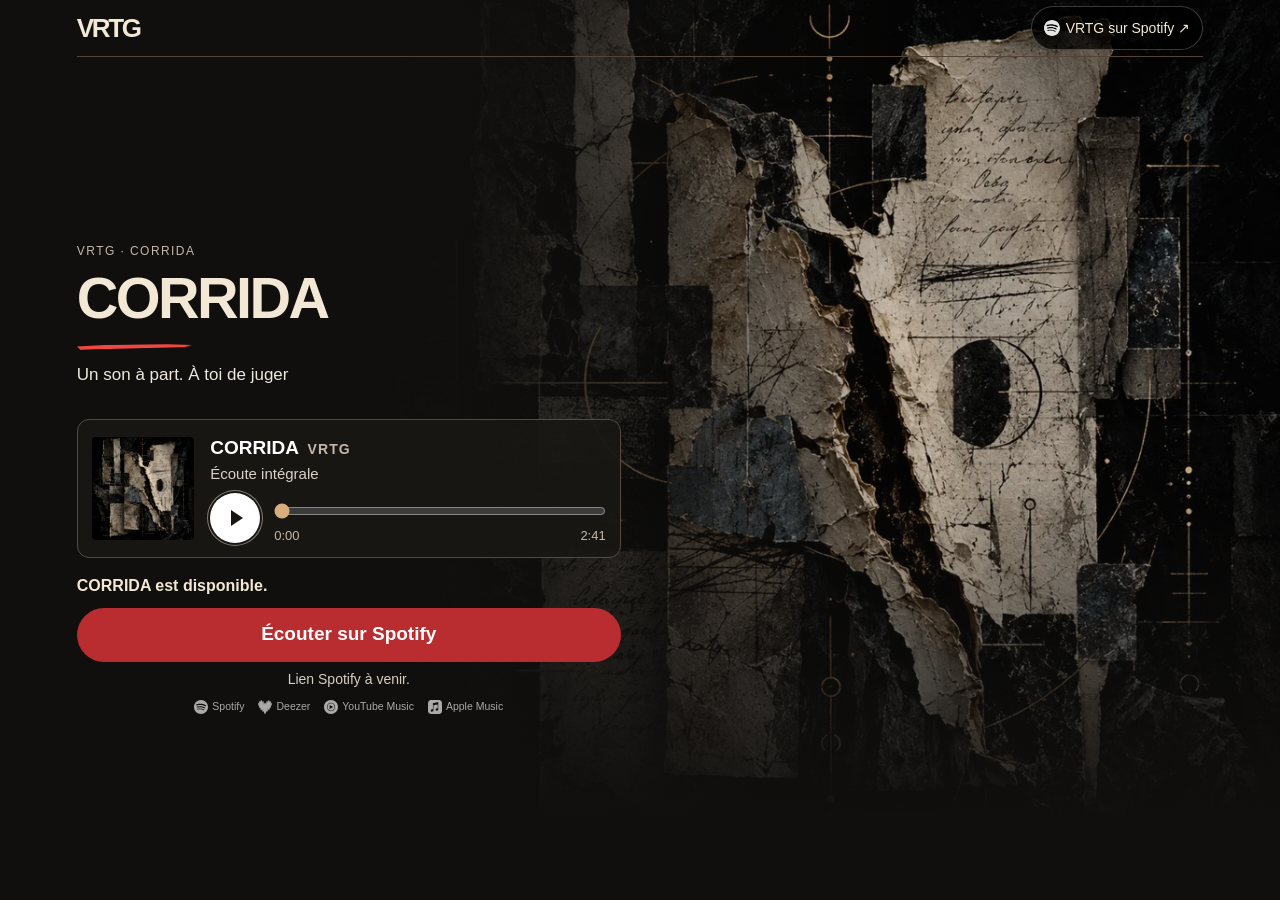
==== commit 25788c89: "Update three CORRIDA landing page texts" ====
--- a/corrida/index.html
+++ b/corrida/index.html
@@ -30,15 +30,15 @@
   <main id="main" class="spread" aria-labelledby="title">
     <div class="intro">
       <p class="identity">AVANT-PREMIÈRE EXCLUSIVE</p>
-      <h1 id="title" class="campaign-title">Bienvenue hors des cases.</h1>
-      <p class="campaign-copy">Écoute CORRIDA en intégralité avant le 26 novembre.<br> Lance le son, juge par toi-même.</p>
+      <h1 id="title" class="campaign-title">CORRIDA</h1>
+      <p class="campaign-copy">Un son à part. À toi de juger</p>
     </div>
     <div class="actions">
       <section class="listening" aria-labelledby="listen-title">
         <img class="record-cover" src="/corrida/pochette-480.webp" width="480" height="480" alt="Pochette de CORRIDA, collage de papier ancien déchiré sur fond noir.">
         <div class="record-controls">
           <p class="record-name">CORRIDA <span>VRTG</span></p>
-          <h2 id="listen-title">Avant-première intégrale</h2>
+          <h2 id="listen-title">rap alternatif</h2>
           <p id="audio-status" class="status" role="status"></p>
           <div class="player" hidden>
             <button class="play" type="button" aria-label="Écouter CORRIDA en intégralité" aria-describedby="audio-status"><span aria-hidden="true" class="play-icon"></span></button>
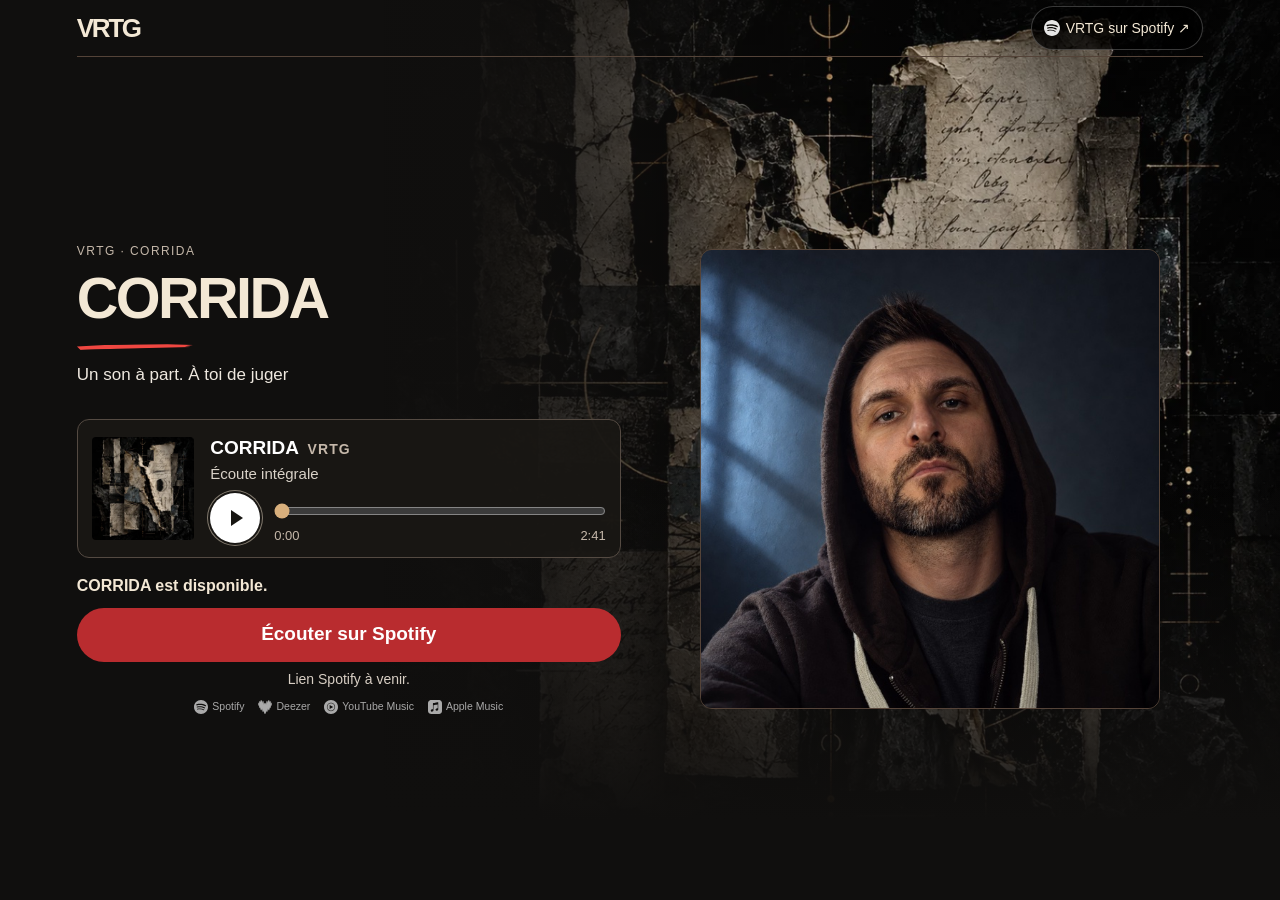
==== commit 825cbf9e: "Add artist portrait to CORRIDA landing page" ====
--- a/corrida/index.html
+++ b/corrida/index.html
@@ -28,6 +28,7 @@
   <a class="skip" href="#main">Aller au contenu</a>
   <header><a class="brand" href="/" aria-label="VRTG, accueil">VRTG</a><a id="artist-link" class="collection" href="https://open.spotify.com/artist/0gXlhXi90NJsTZRgpLvRyA" target="_blank" rel="noopener"><img src="/corrida/logos/spotify.svg" width="16" height="16" alt="">VRTG sur Spotify ↗</a></header>
   <main id="main" class="spread" aria-labelledby="title">
+    <img class="artist-portrait" src="/corrida/portrait.jpg" width="640" height="640" alt="VRTG, portrait de l’artiste" fetchpriority="high">
     <div class="intro">
       <p class="identity">AVANT-PREMIÈRE EXCLUSIVE</p>
       <h1 id="title" class="campaign-title">CORRIDA</h1>
--- a/corrida/page.css
+++ b/corrida/page.css
@@ -178,3 +178,18 @@
   .cta { min-height: 44px; }
   .help { margin-top: 5px; }
 }
+
+/* Keep the artist visible without pushing the player below the mobile fold. */
+.artist-portrait {
+  grid-column: 2; grid-row: 1 / 3; align-self: center;
+  display: block; width: 100%; max-width: 460px; height: auto;
+  border-radius: 12px; border: 1px solid var(--line);
+}
+@media (max-width: 799px) {
+  .spread { display: grid; grid-template-columns: minmax(0, 1fr) 96px; gap: 0 14px; }
+  .artist-portrait { grid-column: 2; grid-row: 1; align-self: start; margin-top: 4px; }
+  .intro { grid-column: 1; grid-row: 1; align-self: center; min-width: 0; }
+  .actions { grid-column: 1 / -1; grid-row: 2; }
+  .identity { font-size: 10px; letter-spacing: .07em; }
+  .campaign-copy { margin-bottom: 18px; }
+}
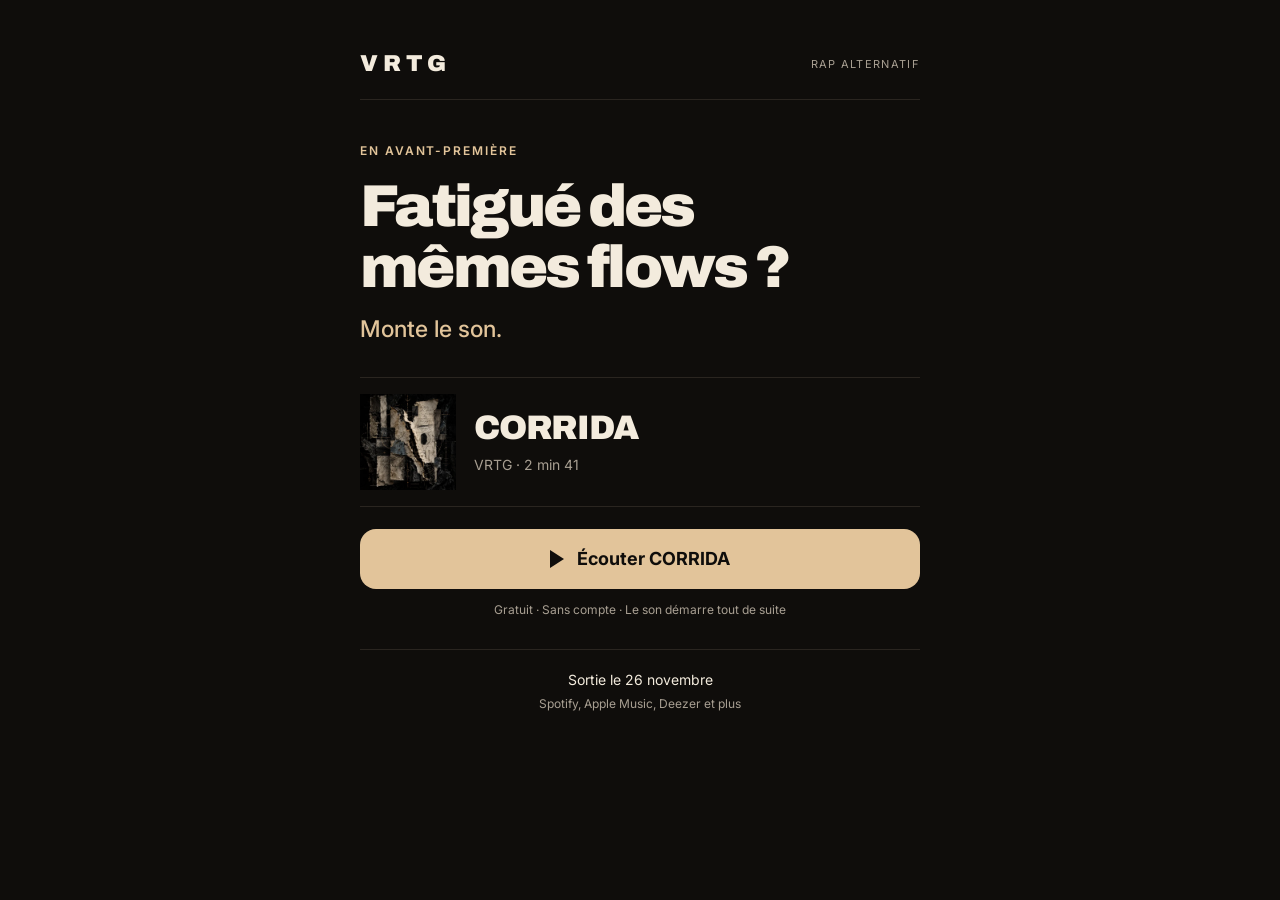
==== commit f0b4ce16: "Restore CORRIDA with mobile-first one-tap listening landing page" ====
--- a/corrida/index.html
+++ b/corrida/index.html
@@ -2,75 +2,51 @@
 <html lang="fr-CA">
 <head>
   <meta charset="utf-8">
-  <script>
-    window.dataLayer = window.dataLayer || [];
-    function gtag(){dataLayer.push(arguments);}
-    gtag('js', new Date());
-    window.dataLayer.push({'gtm.start': Date.now(), event: 'gtm.js'});
-  </script>
-  <script async src="https://www.googletagmanager.com/gtm.js?id=GTM-ML594L2H"></script>
   <meta name="viewport" content="width=device-width,initial-scale=1">
-  <meta name="theme-color" content="#100f0e">
+  <meta name="theme-color" content="#0F0D0B">
   <title>CORRIDA — Écoute en avant-première · VRTG</title>
-  <meta name="description" content="Pas besoin d'un algorithme pour savoir ce qui te parle. Lance le son. Juge par toi-même.">
+  <meta name="description" content="Fatigué des mêmes flows ? Monte le son. Écoute CORRIDA de VRTG en avant-première. Gratuit, sans compte.">
   <link rel="canonical" href="https://www.vrtgmusic.ca/corrida">
   <meta property="og:type" content="music.song">
   <meta property="og:title" content="CORRIDA — VRTG">
-  <meta property="og:description" content="Bienvenue hors des cases.">
+  <meta property="og:description" content="Fatigué des mêmes flows ? Monte le son.">
   <meta property="og:url" content="https://www.vrtgmusic.ca/corrida">
   <meta property="og:image" content="https://www.vrtgmusic.ca/corrida/pochette-960.webp">
   <meta name="twitter:card" content="summary_large_image">
   <link rel="icon" href="/favicon.svg">
+  <link rel="preconnect" href="https://fonts.googleapis.com">
+  <link rel="preconnect" href="https://fonts.gstatic.com" crossorigin>
+  <link href="https://fonts.googleapis.com/css2?family=Archivo:wght@800;900&family=Inter:wght@400;500;600;700&display=swap" rel="stylesheet">
   <link rel="stylesheet" href="/corrida/page.css">
   <script type="module" src="/corrida/page.mjs"></script>
 </head>
 <body>
-  <a class="skip" href="#main">Aller au contenu</a>
-  <header><a class="brand" href="/" aria-label="VRTG, accueil">VRTG</a><a id="artist-link" class="collection" href="https://open.spotify.com/artist/0gXlhXi90NJsTZRgpLvRyA" target="_blank" rel="noopener"><img src="/corrida/logos/spotify.svg" width="16" height="16" alt="">VRTG sur Spotify ↗</a></header>
-  <main id="main" class="spread" aria-labelledby="title">
-    <img class="artist-portrait" src="/corrida/portrait.jpg" width="640" height="640" alt="VRTG, portrait de l’artiste" fetchpriority="high">
-    <div class="intro">
-      <p class="identity">AVANT-PREMIÈRE EXCLUSIVE</p>
-      <h1 id="title" class="campaign-title">CORRIDA</h1>
-      <p class="campaign-copy">Un son à part. À toi de juger</p>
-    </div>
-    <div class="actions">
-      <section class="listening" aria-labelledby="listen-title">
-        <img class="record-cover" src="/corrida/pochette-480.webp" width="480" height="480" alt="Pochette de CORRIDA, collage de papier ancien déchiré sur fond noir.">
-        <div class="record-controls">
-          <p class="record-name">CORRIDA <span>VRTG</span></p>
-          <h2 id="listen-title">rap alternatif</h2>
-          <p id="audio-status" class="status" role="status"></p>
-          <div class="player" hidden>
-            <button class="play" type="button" aria-label="Écouter CORRIDA en intégralité" aria-describedby="audio-status"><span aria-hidden="true" class="play-icon"></span></button>
-            <div class="timeline">
-              <label class="sr-only" for="audio-progress">Position dans CORRIDA</label>
-              <input id="audio-progress" type="range" min="0" max="100" step="0.1" value="0" disabled aria-valuetext="Durée en cours de chargement">
-              <div class="times"><span id="elapsed">0:00</span><span id="duration">—:—</span></div>
-            </div>
+  <div class="shell">
+    <header><span class="brand">VRTG</span><span class="genre">RAP ALTERNATIF</span></header>
+    <main aria-labelledby="title">
+      <p class="eyebrow">EN AVANT-PREMIÈRE</p>
+      <h1 id="title">Fatigué des<br>mêmes flows ?</h1>
+      <p class="subtitle">Monte le son.</p>
+      <section class="record" aria-label="Le morceau">
+        <img src="/corrida/pochette-480.webp" width="96" height="96" alt="Pochette de CORRIDA" fetchpriority="high">
+        <div><h2>CORRIDA</h2><p>VRTG · 2 min 41</p></div>
+      </section>
+      <section class="listening" aria-label="Écouter CORRIDA">
+        <div class="controls" id="controls" hidden>
+          <button id="play" type="button" aria-label="Écouter CORRIDA"><span class="play-icon" aria-hidden="true"></span><span class="play-label">Écouter CORRIDA</span></button>
+          <div class="timeline" hidden>
+            <label class="sr-only" for="progress">Position dans CORRIDA</label>
+            <input id="progress" type="range" min="0" max="161" step="0.1" value="0" disabled>
+            <div class="times"><span id="elapsed">0:00</span><span id="duration">2:41</span></div>
           </div>
-          <div id="native-player"></div>
         </div>
+        <audio id="audio" controls preload="metadata" playsinline src="/corrida/Corrida_final.mp3" aria-label="CORRIDA, morceau intégral"></audio>
+        <p class="help" id="help">Gratuit · Sans compte · Le son démarre tout de suite</p>
+        <p class="help" id="listening-help" hidden><span id="listening-context">Tu écoutes CORRIDA</span> · <button id="restart" type="button">Reprendre depuis le début</button></p>
+        <p id="status" role="status" aria-live="polite"></p>
       </section>
-
-      <div class="presave" id="presave">
-        <p id="replay-invitation" class="invitation" role="status"></p>
-        <div class="countdown" role="timer" aria-label="Temps avant la sortie de CORRIDA" hidden>
-          <span>Sortie dans</span>
-          <span><b data-days>00</b> <abbr title="jours">j</abbr></span>
-          <span><b data-hours>00</b> <abbr title="heures">h</abbr></span>
-          <span><b data-minutes>00</b> <abbr title="minutes">min</abbr></span>
-        </div>
-        <div id="action"><a class="cta" href="https://release.landr.com/059442004688" aria-describedby="presave-help">Pré-sauvegarder CORRIDA</a></div>
-        <p id="presave-help" class="help">Ajouté automatiquement le <time datetime="2026-11-26T06:00:00-05:00" title="26 novembre 2026 à 6 h HNE">26 nov.</time> · Gratuit · Choix de plateforme ensuite.</p>
-        <ul id="platforms" class="platforms" aria-label="Plateformes musicales">
-          <li data-platform="spotify"><img src="/corrida/logos/spotify.svg" alt="" width="24" height="24"><span>Spotify</span></li>
-          <li data-platform="deezer"><img src="/corrida/logos/deezer.svg" alt="" width="24" height="24"><span>Deezer</span></li>
-          <li data-platform="youtube-music"><img src="/corrida/logos/youtubemusic.svg" alt="" width="24" height="24"><span>YouTube Music</span></li>
-          <li data-platform="apple-music"><img src="/corrida/logos/applemusic.svg" alt="" width="24" height="24"><span>Apple Music</span></li>
-        </ul>
-      </div>
-    </div>
-  </main>
+    </main>
+    <footer><p>Sortie le <time datetime="2026-11-26">26 novembre</time></p><p>Spotify, Apple Music, Deezer et plus</p></footer>
+  </div>
 </body>
 </html>
--- a/corrida/page.css
+++ b/corrida/page.css
@@ -1,195 +1,43 @@
-:root {
-  color-scheme: dark;
-  --ink: #f3e8d5;
-  --muted: #c5b8aa;
-  --accent: #d8b46c;
-  --line: #544338;
-  --soft: #241e1a;
-  --background: #171612;
-}
-* { box-sizing: border-box; }
-[hidden] { display: none !important; }
-body {
-  margin: 0;
-  min-height: 100svh;
-  background: #100f0e;
-  color: var(--ink);
-  font: 16px/1.5 Arial, Helvetica, sans-serif;
-  -webkit-font-smoothing: antialiased;
-}
-a { color: inherit; text-decoration: none; }
-a:hover { text-decoration: underline; text-underline-offset: 5px; }
-button, input { font: inherit; }
-:focus-visible { outline: 3px solid var(--accent); outline-offset: 5px; }
-header, main { width: min(88%, 1180px); margin-inline: auto; }
-header { padding: 6px 0; border-bottom: 1px solid var(--line); }
-.brand { display: inline-flex; align-items: center; min-height: 44px; font-size: 26px; font-weight: 900; letter-spacing: -.09em; }
-.spread {
-  display: grid;
-  grid-template-columns: minmax(0, 1.08fr) minmax(0, 1fr);
-  column-gap: 7%;
-  padding-block: clamp(12px, 1.7vh, 28px);
-  align-content: center;
-  min-height: calc(100svh - 57px);
-}
-.intro { grid-column: 1; grid-row: 1; align-self: end; }
-.identity { margin: 0 0 8px; color: var(--muted); font-size: 12px; letter-spacing: .12em; }
-.campaign-title { font-size: clamp(40px, 4.5vw, 66px); font-weight: 900; line-height: 1.06; letter-spacing: -.045em; margin: 0; }
-.actions { grid-column: 1; grid-row: 2; align-self: start; min-width: 0; }
-h2 { font-size: 16px; font-weight: 600; line-height: 1.45; margin: 0; }
-.status { font-size: 14px; color: var(--muted); margin: 4px 0 0; }
-.player { display: flex; align-items: center; gap: 14px; margin-top: 8px; }
-.play { flex: none; width: 50px; height: 50px; border: 0; border-radius: 50%; background: white; color: var(--background); display: grid; place-items: center; cursor: pointer; box-shadow: 0 0 0 2px #191714, 0 0 0 3px #827a6e; }
-.play:hover { background: #fff6e8; }
-.play-icon { width: 0; height: 0; border-style: solid; border-width: 8px 0 8px 12px; border-color: transparent transparent transparent currentColor; margin-left: 3px; }
-.play.playing .play-icon { width: 14px; height: 17px; border: solid currentColor; border-width: 0 4px; margin: 0; }
-.timeline { flex: 1; min-width: 0; }
-input[type=range] { display: block; width: 100%; margin: 0; min-height: 36px; accent-color: #d8af7c; cursor: pointer; }
-input:disabled { cursor: default; }
-.times { display: flex; justify-content: space-between; font-size: 13px; line-height: 1; color: var(--muted); font-variant-numeric: tabular-nums; }
-audio { width: 100%; margin-top: 16px; min-height: 54px; }
-.presave { margin-top: 16px; }
-.invitation { color: var(--ink); font-size: 16px; font-weight: 700; margin: 0 0 10px; }
-.invitation:empty { margin: 0; }
-.cta {
-  width: 100%;
-  display: flex;
-  flex-direction: row;
-  gap: 12px;
-  align-items: center;
-  justify-content: center;
-  min-height: 54px;
-  padding: 12px 18px;
-  border: 0;
-  border-radius: 999px;
-  background: #b92c2f;
-  color: white;
-  font-size: 19px;
-  font-weight: 800;
-  text-align: center;
-  line-height: 1.3;
-  cursor: pointer;
-}
-.cta:disabled { cursor: default; }
-.help { margin: 8px 0 0; color: #d7cec3; font-size: 14px; line-height: 1.4; text-align: center; text-wrap: pretty; }
-.help time { white-space: nowrap; }
-.presave.highlight .cta { outline: 2px solid var(--ink); outline-offset: 4px; }
-.platforms { list-style: none; padding: 0; margin: 10px 0 0; display: flex; justify-content: center; gap: 6px 14px; flex-wrap: wrap; }
-.platforms li { display: flex; align-items: center; gap: 4px; color: #d7d7d7; opacity: .77; font-size: .65625rem; white-space: nowrap; }
-.platforms img { display: block; width: 14px; height: 14px; filter: grayscale(1) invert(85%); }
-.skip { position: absolute; left: 1rem; top: -100px; background: var(--background); padding: 12px; z-index: 2; }
-.skip:focus { top: 8px; }
-.sr-only { position: absolute; width: 1px; height: 1px; padding: 0; margin: -1px; overflow: hidden; clip-path: inset(50%); white-space: nowrap; border: 0; }
-@media(max-width: 799px) {
-  header { padding: 4px 0; border: 0; }
-  header, main { width: min(90%, 540px); }
-  .spread { display: flex; flex-direction: column; min-height: 0; padding: 12px 0 16px; }
-  .intro { align-self: stretch; }
-  .actions { width: 100%; }
-  .platforms { column-gap: 10px; }
-}
-@media(prefers-reduced-motion: no-preference) {
-  a, button { transition: background .15s ease; }
-}
-
-header{display:flex;align-items:center;justify-content:space-between}
-.collection img { filter: invert(90%); }
-.collection {
-  display: inline-flex;
-  gap: 6px;
-  align-items: center;
-  min-height: 44px;
-  padding-inline: 12px;
-  border: 1px solid rgb(255 255 255 / 22%);
-  border-radius: 999px;
-  background: rgb(0 0 0 / 72%);
-  font-size: 14px;
-  color: var(--ink);
-}
-.countdown { display: flex; align-items: baseline; flex-wrap: wrap; gap: 4px 9px; margin-bottom: 8px; color: var(--muted); font-size: 14px; }
-.countdown b { color: var(--ink); font-weight: 700; font-variant-numeric: tabular-nums; }
-.countdown abbr { text-decoration: none; }
-
-/* Fade the original artwork into the page, with a darker field behind the copy. */
-body { position: relative; isolation: isolate; }
-body::before {
-  content: ""; position: absolute; z-index: -1; pointer-events: none;
-  inset: 0 0 auto; height: min(100%, 88vw, 820px);
-  background: linear-gradient(to top, #100f0e, transparent 42%),
-    linear-gradient(90deg, #100f0e 18%, rgba(16,15,14,.97) 37%, rgba(16,15,14,.18) 70%),
-    url("/corrida/pochette-960.webp") right 35% / 70% auto no-repeat;
-}
-.campaign-title::after {
-  content: ""; display: block; width: 116px; height: 5px; margin-top: 15px;
-  background: #f04741; transform: rotate(-1deg);
-  clip-path: polygon(0 32%, 24% 8%, 78% 18%, 100% 41%, 93% 64%, 98% 77%, 35% 88%, 3% 100%);
-}
-.campaign-copy { font-size: clamp(17px, 1.3vw, 19px); line-height: 1.45; color: #eee8df; margin: 14px 0 clamp(22px, 3.5vh, 32px); }
-.listening { display: grid; grid-template-columns: clamp(86px, 8vw, 118px) minmax(0,1fr); align-items: center; gap: 16px; padding: 14px; background: #191714ec; border: 1px solid #544a42; border-radius: 12px; }
-.record-cover { width: 100%; height: auto; display: block; border-radius: 4px; }
-.record-name { margin: 0; color: #fff; font-size: 19px; font-weight: 800; }
-.record-name span { margin-left: 4px; font-size: 14px; color: var(--muted); letter-spacing: .08em; }
-.listening h2 { color: #d9d2c8; font-size: 15px; font-weight: 500; }
-.status:empty { display: none; }
-.cta[href^="https://release.landr.com/"]::before { content: ""; flex: none; width: 17px; height: 17px; border-radius: 50%; border: 1.5px solid currentColor; background: linear-gradient(currentColor,currentColor) center/9px 1.5px no-repeat, linear-gradient(currentColor,currentColor) center/1.5px 9px no-repeat; }
-a.cta:hover { background: #cf383b; text-decoration: none; }
-@media(max-width:799px) {
-  body::before { height: 370px; background: linear-gradient(to top, #100f0e, transparent 62%), linear-gradient(90deg, #100f0ef5 5%, #100f0eba 55%, #100f0e4d), url("/corrida/pochette-480.webp") right top / auto 370px no-repeat; }
-  .campaign-title { font-size: clamp(34px, 9vw, 46px); }
-  .campaign-copy { font-size: 16px; }
-  .listening { grid-template-columns: 72px minmax(0,1fr); padding: 12px; gap: 10px; }
-}
-@media (min-width: 800px) and (max-height: 740px),
-       (min-width: 800px) and (max-width: 1100px) and (max-height: 800px) {
-  .spread { grid-template-columns: minmax(0, 1.2fr) minmax(0, 1fr); padding-block: 8px; }
-  .campaign-title { font-size: clamp(36px, 3.6vw, 52px); }
-  .campaign-title::after { margin-top: 10px; }
-  .campaign-copy { font-size: 17px; margin: 10px 0 22px; }
-  .listening { grid-template-columns: 82px minmax(0, 1fr); padding: 10px 14px; }
-}
-@media (max-width: 799px) and (max-height: 800px) {
-  header { padding-block: 0; }
-  .spread { padding-block: 4px 8px; }
-  .identity { margin-bottom: 5px; }
-  .campaign-title { font-size: clamp(30px, 8.4vw, 38px); }
-  .campaign-title::after { height: 4px; margin-top: 8px; }
-  .campaign-copy { margin: 10px 0 20px; font-size: 16px; line-height: 1.35; }
-  .listening { padding: 10px; grid-template-columns: 56px minmax(0, 1fr); }
-  .record-controls { display: grid; grid-template-columns: minmax(0, 1fr) auto; gap: 0 8px; align-items: center; }
-  .record-name { font-size: 17px; line-height: 1.2; }
-  .listening h2 { grid-column: 1; font-size: 14px; line-height: 1.25; }
-  .player { display: contents; }
-  .play { grid-column: 2; grid-row: 1 / 3; }
-  .timeline, .status { grid-column: 1 / -1; }
-  .timeline input { min-height: 28px; }
-  .presave { margin-top: 12px; }
-  .countdown { margin-bottom: 5px; }
-  .cta { min-height: 48px; padding: 10px 12px; font-size: 17px; gap: 8px; }
-  .platforms { gap: 4px 7px; margin-top: 6px; }
-}
-@media (max-width: 799px) and (max-height: 660px) {
-  header, main { width: min(94%, 540px); }
-  .spread { padding-block: 0; }
-  .identity { margin-bottom: 2px; font-size: 11px; }
-  .campaign-copy { margin-block: 7px 16px; }
-  .listening { padding: 8px; grid-template-columns: 48px minmax(0, 1fr); gap: 8px; }
-  .presave { margin-top: 8px; }
-  .countdown { margin-bottom: 3px; }
-  .cta { min-height: 44px; }
-  .help { margin-top: 5px; }
-}
-
-/* Keep the artist visible without pushing the player below the mobile fold. */
-.artist-portrait {
-  grid-column: 2; grid-row: 1 / 3; align-self: center;
-  display: block; width: 100%; max-width: 460px; height: auto;
-  border-radius: 12px; border: 1px solid var(--line);
-}
-@media (max-width: 799px) {
-  .spread { display: grid; grid-template-columns: minmax(0, 1fr) 96px; gap: 0 14px; }
-  .artist-portrait { grid-column: 2; grid-row: 1; align-self: start; margin-top: 4px; }
-  .intro { grid-column: 1; grid-row: 1; align-self: center; min-width: 0; }
-  .actions { grid-column: 1 / -1; grid-row: 2; }
-  .identity { font-size: 10px; letter-spacing: .07em; }
-  .campaign-copy { margin-bottom: 18px; }
-}
+:root { color-scheme: dark; --bg:#0F0D0B; --ink:#F3EBDD; --accent:#E2C49A; --muted:#A89F92; --line:#2A2520; }
+* { box-sizing:border-box; }
+[hidden] { display:none !important; }
+body { margin:0; min-height:100svh; background:var(--bg); color:var(--ink); font:16px/1.5 Inter, sans-serif; -webkit-font-smoothing:antialiased; }
+.shell { width:min(100% - 40px, 560px); margin-inline:auto; }
+header { display:flex; align-items:center; justify-content:space-between; padding:22px 0 17px; border-bottom:1px solid var(--line); gap:12px; }
+.brand { font-family:Archivo,sans-serif; font-weight:900; font-size:23px; letter-spacing:.22em; }
+.genre { color:var(--muted); font-size:11px; letter-spacing:.12em; }
+main { padding-top:30px; }
+.eyebrow { color:var(--accent); font-size:12px; font-weight:600; letter-spacing:.16em; margin:0 0 16px; }
+h1,h2 { font-family:Archivo,sans-serif; font-weight:900; }
+h1 { margin:0; font-size:clamp(30px, 9.3vw, 59px); white-space:nowrap; line-height:1.04; letter-spacing:-.045em; }
+.subtitle { margin:14px 0 25px; font-size:23px; color:var(--accent); font-weight:500; }
+.record { display:flex; align-items:center; gap:18px; padding:16px 0; border-block:1px solid var(--line); }
+.record img { display:block; width:96px; height:96px; flex:none; object-fit:cover; }
+h2 { font-size:clamp(25px,7vw,34px); line-height:1.1; letter-spacing:-.025em; margin:0 0 8px; }
+.record p { font-size:14px; color:var(--muted); margin:0; }
+.listening { margin-top:22px; }
+button,input { font:inherit; }
+button { cursor:pointer; }
+#play { display:flex; align-items:center; justify-content:center; gap:13px; width:100%; min-height:60px; padding:14px; border:0; border-radius:16px; background:var(--accent); color:var(--bg); font-weight:700; font-size:18px; }
+#play:hover { background:var(--ink); }
+.play-icon { display:block; width:0; height:0; border-style:solid; border-width:9px 0 9px 14px; border-color:transparent transparent transparent currentColor; }
+#play.playing .play-icon { width:14px; height:18px; border:solid currentColor; border-width:0 5px; }
+.controls.started { display:flex; align-items:center; gap:16px; min-height:60px; }
+.controls.started #play { width:56px; height:56px; min-height:56px; flex:none; padding:0; border-radius:50%; }
+.controls.started .play-label { display:none; }
+.timeline { min-width:0; flex:1; }
+input[type=range] { display:block; width:100%; min-height:36px; margin:0; accent-color:var(--accent); cursor:pointer; }
+.times { display:flex; justify-content:space-between; color:var(--muted); font-size:12px; font-variant-numeric:tabular-nums; }
+.help { margin:11px 0 0; color:var(--muted); font-size:12px; line-height:1.6; text-align:center; }
+#restart { display:inline; color:var(--ink); border:0; padding:8px 0; background:none; text-decoration:underline; text-underline-offset:3px; font-size:inherit; }
+#status { color:var(--accent); font-size:13px; text-align:center; margin:10px 0 0; }
+#status:empty { display:none; }
+footer { border-top:1px solid var(--line); margin-top:30px; padding:19px 0 26px; text-align:center; }
+footer p { margin:0; font-size:14px; }
+footer p+p { margin-top:5px; color:var(--muted); font-size:12px; }
+audio { width:100%; }
+:focus-visible { outline:2px solid var(--ink); outline-offset:5px; }
+.sr-only { position:absolute; width:1px; height:1px; overflow:hidden; clip-path:inset(50%); white-space:nowrap; }
+@media(max-width:360px) { .shell { width:calc(100% - 32px); } .record { gap:14px; } .help { font-size:11px; } }
+@media(max-height:700px) { header { padding:14px 0 12px; } main { padding-top:20px; } .eyebrow { margin-bottom:12px; } .subtitle { margin:12px 0 18px; } .record { padding-block:12px; } .listening { margin-top:18px; } footer { margin-top:22px; padding-top:15px; } }
+@media(min-width:700px) { .shell { padding-top:25px; } main { padding-top:42px; } .subtitle { margin-bottom:30px; } }
